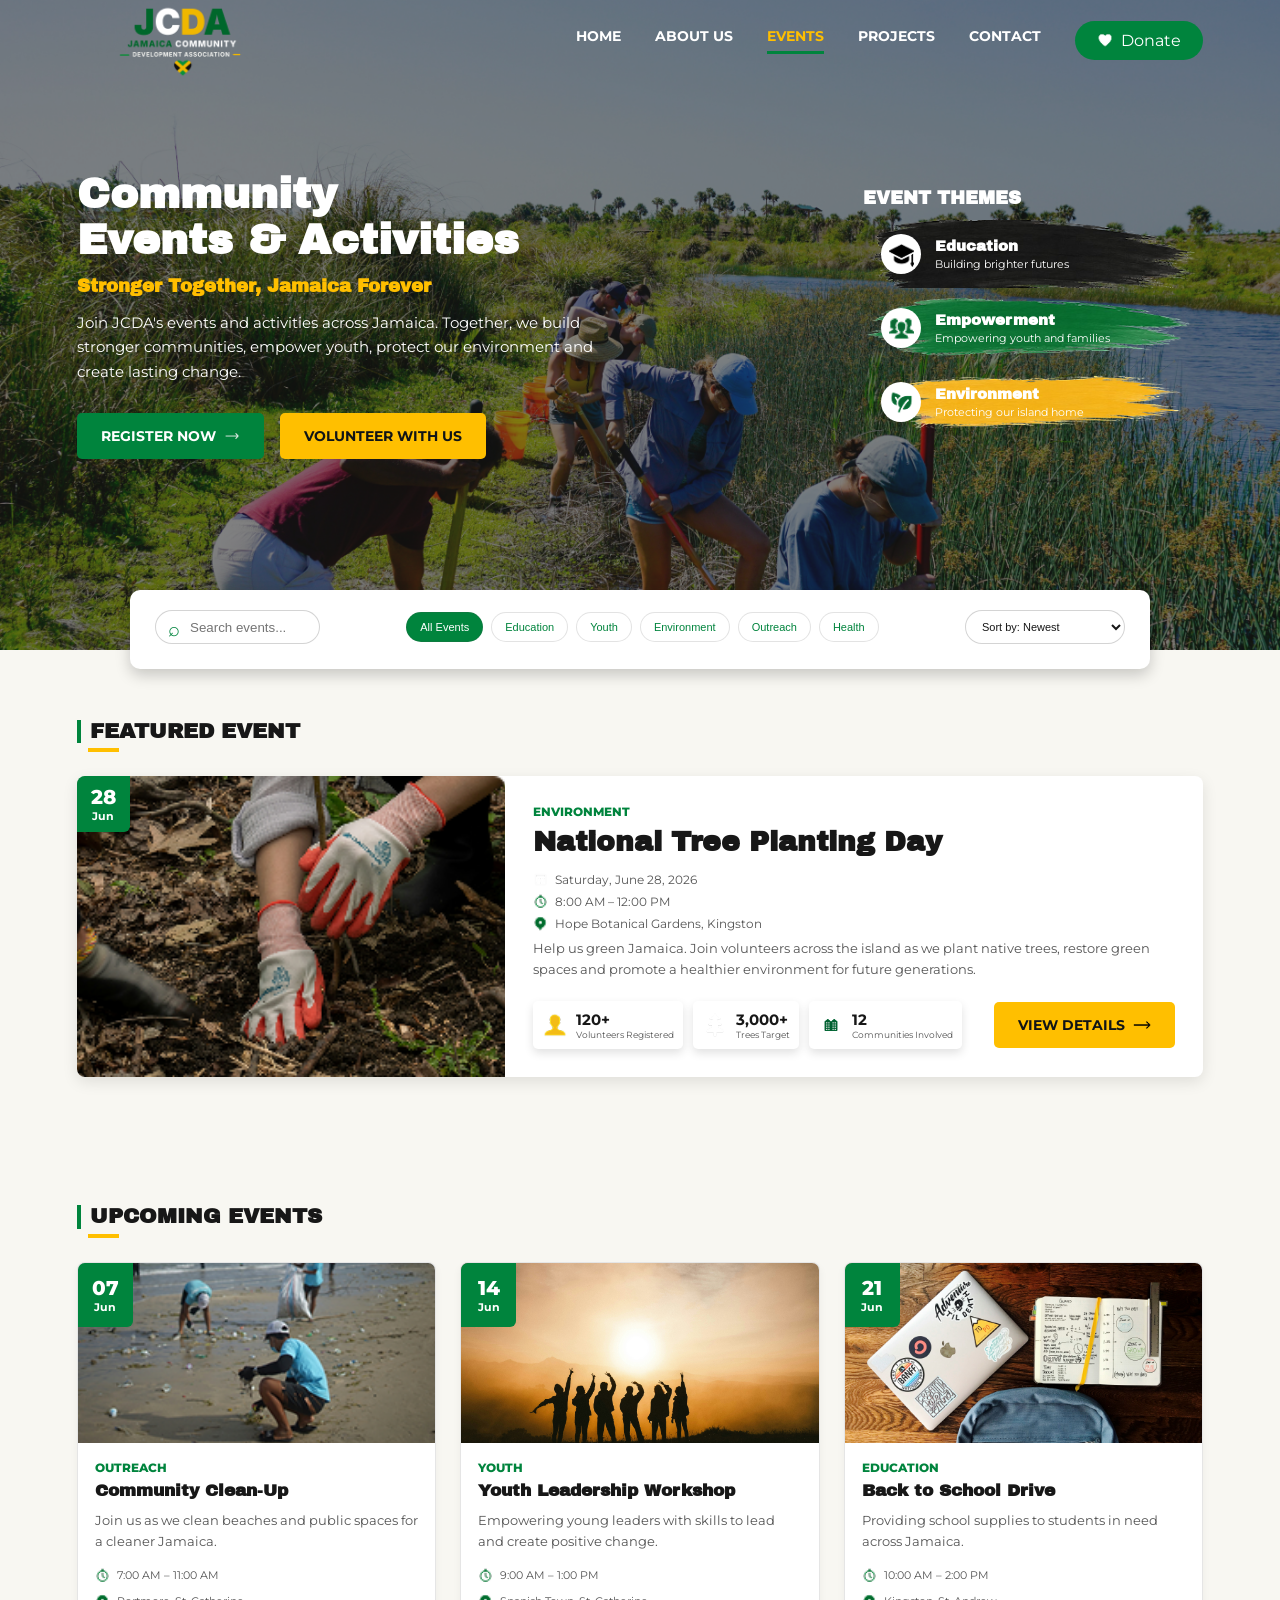
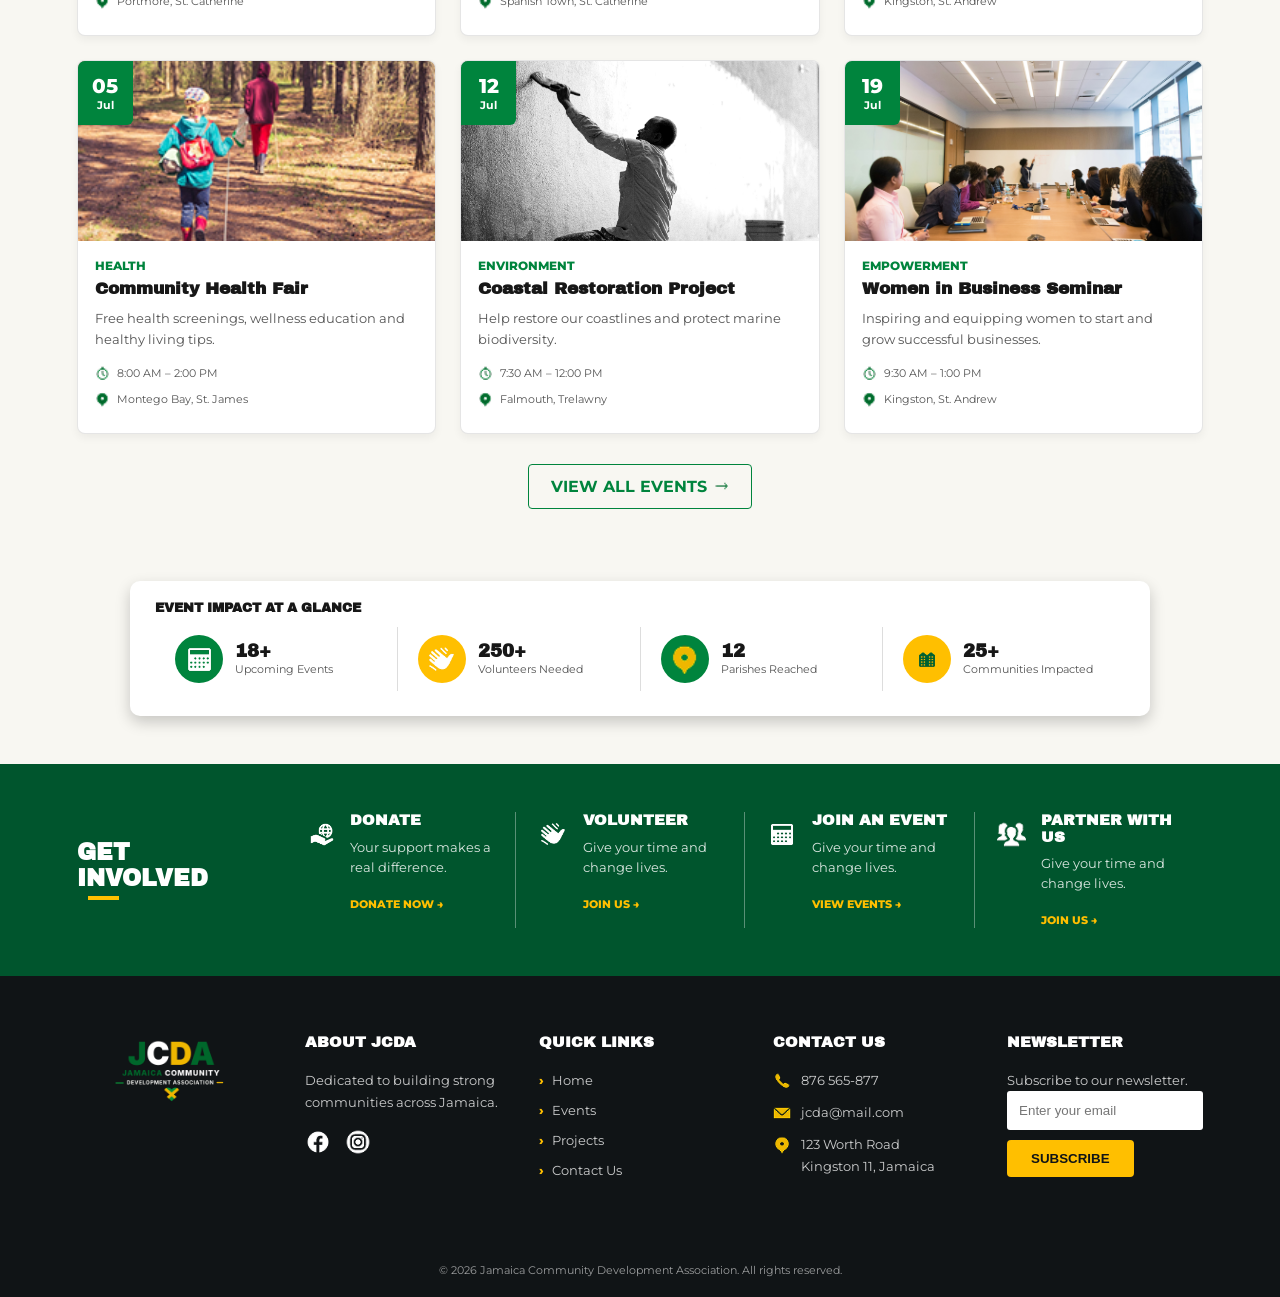
==== events.html @ ffa8bb4d "events page added" ====
<!DOCTYPE html>
<html lang="en">

<head>
    <meta charset="UTF-8">
    <meta name="viewport" content="width=device-width, initial-scale=1.0">
    <meta name="description"
        content="Explore upcoming community events hosted by the Jamaica Community Development Association.">
    <title>Events | JCDA</title>
    <link rel="stylesheet" href="css/style.css">
</head>

<body class="events-page">
    <header class="header-bg events-header-bg">
        <div class="overlay"></div>
        <div class="hero-content">
            <div class="nav-content">
                <div class="logo"><a href="index.html"><img src="images/jcda-logo.png"
                            alt="Jamaica Community Development Association logo"></a></div>
                <nav class="nav-menu" aria-label="Main navigation">
                    <ul class="nav-list">
                        <li class="nav-items"><a class="nav-links" href="index.html">Home</a></li>
                        <li class="nav-items"><a class="nav-links" href="about.html">About Us</a></li>
                        <li class="nav-items"><a class="nav-links active" href="events.html">Events</a></li>
                        <li class="nav-items"><a class="nav-links" href="projects-gallery.html">Projects</a></li>
                        <li class="nav-items"><a class="nav-links" href="contact.html">Contact</a></li>
                        <li class="nav-items"><a class="donate-btn" href="contact.html"><img
                                    src="images/icons/Heart.png" alt="">Donate</a></li>
                    </ul>
                </nav>
            </div>
            <div class="events-hero">
                <div class="events-hero-text">
                    <h1>Community<br>Events &amp; Activities</h1>
                    <h2>Stronger Together, Jamaica Forever</h2>
                    <p>Join JCDA's events and activities across Jamaica. Together, we build stronger communities,
                        empower youth, protect our environment and create lasting change.</p>
                    <div class="hero-btn">
                        <a href="#upcoming-events" class="btn primary-btn">Register Now <img
                                src="images/icons/right_arrow_right.png" alt=""></a>
                        <a href="contact.html" class="btn secondary-btn">Volunteer With Us</a>
                    </div>
                </div>
                <div class="event-theme-content">
                    <h2>Event Themes</h2>
                    <article class="event-theme-items event-theme-education">
                        <div class="event-theme-icon"><img src="images/icons/educate-icon.png" alt=""></div>
                        <div class="event-theme-text">
                            <h3>Education</h3>
                            <p>Building brighter futures</p>
                        </div>
                    </article>
                    <article class="event-theme-items event-theme-empowerment">
                        <div class="event-theme-icon"><img src="images/icons/empower-icon.png" alt=""></div>
                        <div class="event-theme-text">
                            <h3>Empowerment</h3>
                            <p>Empowering youth and families</p>
                        </div>
                    </article>
                    <article class="event-theme-items event-theme-environment">
                        <div class="event-theme-icon"><img src="images/icons/environment-icon.png" alt=""></div>
                        <div class="event-theme-text">
                            <h3>Environment</h3>
                            <p>Protecting our island home</p>
                        </div>
                    </article>
                </div>
            </div>
        </div>
    </header>

    <main>
        <section class="featured-event-section">
            <div class="section-content">
                <div class="section-heading">
                    <h2>Featured Event</h2>
                    <div class="heading-underline"></div>
                </div>
                <article class="featured-event-card" data-category="environment">
                    <div class="featured-event-image"><img src="images/community-tree-planting.png"
                            alt="Volunteer planting a young tree">
                        <div class="featured-event-date"><span>28</span><small>Jun</small></div>
                    </div>
                    <div class="featured-event-content">
                        <p class="event-category">Environment</p>
                        <h3>National Tree Planting Day</h3>
                        <div class="featured-event-details">
                            <p><img src="images/icons/Calendar.png" alt=""> Saturday, June 28, 2026</p>
                            <p><img src="images/icons/Pocket Watch.png" alt=""> 8:00 AM – 12:00 PM</p>
                            <p><img src="images/icons/Location.png" alt=""> Hope Botanical Gardens, Kingston</p>
                        </div>
                        <p class="featured-event-description">Help us green Jamaica. Join volunteers across the island
                            as we plant native trees, restore green spaces and promote a healthier environment for
                            future generations.</p>
                        <div class="featured-event-footer">
                            <div class="featured-event-stats">
                                <article class="event-stat-items"><img src="images/icons/volunteers-icon.png" alt="">
                                    <div>
                                        <h4>120+</h4>
                                        <p>Volunteers Registered</p>
                                    </div>
                                </article>
                                <article class="event-stat-items"><img src="images/icons/trees-planted-icon.png" alt="">
                                    <div>
                                        <h4>3,000+</h4>
                                        <p>Trees Target</p>
                                    </div>
                                </article>
                                <article class="event-stat-items"><img src="images/icons/communities-reached-icon.png"
                                        alt="">
                                    <div>
                                        <h4>12</h4>
                                        <p>Communities Involved</p>
                                    </div>
                                </article>
                            </div><a href="#upcoming-events" class="btn secondary-btn">View Details <img
                                    src="images/icons/black_arrow.png" alt=""></a>
                        </div>
                    </div>
                </article>
            </div>
        </section>

        <section class="event-filter-section">
            <div class="section-content event-filter-content">
                <div class="event-search"><label for="event-search" class="screen-reader">Search events</label><input type="search" id="event-search" placeholder="Search events..."></div>
                <div class="event-filter-list">
                    <button type="button" class="filter-btn active" data-category="all">All Events</button>
                    <button type="button" class="filter-btn" data-category="education">Education</button>
                    <button type="button" class="filter-btn" data-category="youth">Youth</button>
                    <button type="button" class="filter-btn" data-category="environment">Environment</button>
                    <button type="button" class="filter-btn" data-category="outreach">Outreach</button>
                    <button type="button" class="filter-btn" data-category="health">Health</button>
                </div>
                <div class="event-sort"><label for="event-sort" class="screen-reader">Sort events</label><select id="event-sort"><option value="newest">Sort by: Newest</option><option value="oldest">Sort by: Oldest</option><option value="title">Sort by: Title</option></select></div>
            </div>
        </section>

        <section class="upcoming-events-section" id="upcoming-events">
            <div class="section-content">
                <div class="section-heading">
                    <h2>Upcoming Events</h2>
                    <div class="heading-underline"></div>
                </div>
                <div class="upcoming-event-list">
                    <article class="upcoming-event-card" data-category="outreach">
                        <div class="upcoming-event-image"><img src="images/beach-cleanup.png"
                                alt="Volunteers cleaning a community beach">
                            <div class="event-date"><span>07</span><small>Jun</small></div>
                        </div>
                        <div class="upcoming-event-content">
                            <p class="event-category">Outreach</p>
                            <h3>Community Clean-Up</h3>
                            <p class="event-description">Join us as we clean beaches and public spaces for a cleaner
                                Jamaica.</p>
                            <p class="event-time"><img src="images/icons/Pocket Watch.png" alt=""> 7:00 AM – 11:00 AM
                            </p>
                            <p class="event-location"><img src="images/icons/Location.png" alt=""> Portmore, St.
                                Catherine</p>
                        </div>
                    </article>
                    <article class="upcoming-event-card" data-category="youth">
                        <div class="upcoming-event-image"><img src="images/youth-leadership-workshop.jpg"
                                alt="Young adults attending a leadership workshop">
                            <div class="event-date"><span>14</span><small>Jun</small></div>
                        </div>
                        <div class="upcoming-event-content">
                            <p class="event-category">Youth</p>
                            <h3>Youth Leadership Workshop</h3>
                            <p class="event-description">Empowering young leaders with skills to lead and create
                                positive change.</p>
                            <p class="event-time"><img src="images/icons/Pocket Watch.png" alt=""> 9:00 AM – 1:00 PM</p>
                            <p class="event-location"><img src="images/icons/Location.png" alt=""> Spanish Town, St.
                                Catherine</p>
                        </div>
                    </article>
                    <article class="upcoming-event-card" data-category="education">
                        <div class="upcoming-event-image"><img src="images/back_to_school.jpg"
                                alt="School bags and learning supplies">
                            <div class="event-date"><span>21</span><small>Jun</small></div>
                        </div>
                        <div class="upcoming-event-content">
                            <p class="event-category">Education</p>
                            <h3>Back to School Drive</h3>
                            <p class="event-description">Providing school supplies to students in need across Jamaica.
                            </p>
                            <p class="event-time"><img src="images/icons/Pocket Watch.png" alt=""> 10:00 AM – 2:00 PM
                            </p>
                            <p class="event-location"><img src="images/icons/Location.png" alt=""> Kingston, St. Andrew
                            </p>
                        </div>
                    </article>
                    <article class="upcoming-event-card" data-category="health">
                        <div class="upcoming-event-image"><img src="images/community-health-day.png"
                                alt="Community member receiving a health screening">
                            <div class="event-date"><span>05</span><small>Jul</small></div>
                        </div>
                        <div class="upcoming-event-content">
                            <p class="event-category">Health</p>
                            <h3>Community Health Fair</h3>
                            <p class="event-description">Free health screenings, wellness education and healthy living
                                tips.</p>
                            <p class="event-time"><img src="images/icons/Pocket Watch.png" alt=""> 8:00 AM – 2:00 PM</p>
                            <p class="event-location"><img src="images/icons/Location.png" alt=""> Montego Bay, St.
                                James</p>
                        </div>
                    </article>
                    <article class="upcoming-event-card" data-category="environment">
                        <div class="upcoming-event-image"><img src="images/painit_labour_day.jpg"
                                alt="Volunteers restoring a coastal area">
                            <div class="event-date"><span>12</span><small>Jul</small></div>
                        </div>
                        <div class="upcoming-event-content">
                            <p class="event-category">Environment</p>
                            <h3>Coastal Restoration Project</h3>
                            <p class="event-description">Help restore our coastlines and protect marine biodiversity.
                            </p>
                            <p class="event-time"><img src="images/icons/Pocket Watch.png" alt=""> 7:30 AM – 12:00 PM
                            </p>
                            <p class="event-location"><img src="images/icons/Location.png" alt=""> Falmouth, Trelawny
                            </p>
                        </div>
                    </article>
                    <article class="upcoming-event-card" data-category="youth">
                        <div class="upcoming-event-image"><img src="images/women_business_event.jpg"
                                alt="Woman presenting at a business seminar">
                            <div class="event-date"><span>19</span><small>Jul</small></div>
                        </div>
                        <div class="upcoming-event-content">
                            <p class="event-category">Empowerment</p>
                            <h3>Women in Business Seminar</h3>
                            <p class="event-description">Inspiring and equipping women to start and grow successful
                                businesses.</p>
                            <p class="event-time"><img src="images/icons/Pocket Watch.png" alt=""> 9:30 AM – 1:00 PM</p>
                            <p class="event-location"><img src="images/icons/Location.png" alt=""> Kingston, St. Andrew
                            </p>
                        </div>
                    </article>
                </div>
                <div class="event-list-btn"><a href="#upcoming-events" class="outline-btn">View All Events <img
                            src="images/icons/Right Arrow_green.png" alt=""></a></div>
            </div>
        </section>

        <section class="event-impact-section">
            <div class="section-content event-impact-content">
                <h2>Event Impact at a Glance</h2>
                <div class="event-impact-list">
                    <article class="event-impact-items">
                        <div class="impact-icon green-icon"><img src="images/icons/Calendar.png" alt=""></div>
                        <div>
                            <h3>18+</h3>
                            <p>Upcoming Events</p>
                        </div>
                    </article>
                    <article class="event-impact-items">
                        <div class="impact-icon gold-icon-color"><img src="images/icons/volunteer-hands-icon.png"
                                alt=""></div>
                        <div>
                            <h3>250+</h3>
                            <p>Volunteers Needed</p>
                        </div>
                    </article>
                    <article class="event-impact-items">
                        <div class="impact-icon green-icon"><img src="images/icons/Location_yello.png" alt=""></div>
                        <div>
                            <h3>12</h3>
                            <p>Parishes Reached</p>
                        </div>
                    </article>
                    <article class="event-impact-items">
                        <div class="impact-icon gold-icon-color"><img src="images/icons/communities-reached-icon.png"
                                alt=""></div>
                        <div>
                            <h3>25+</h3>
                            <p>Communities Impacted</p>
                        </div>
                    </article>
                </div>
            </div>
        </section>

        <section class="involved-section">
            <div class="section-content involved-content">
                <div class="involved-heading">
                    <h2>Get Involved</h2>
                    <div class="heading-underline"></div>
                </div>
                <div class="involved-list">
                    <article class="involved-items">
                        <div class="involved-icon"><img src="images/icons/donate-icon.png" alt=""></div>
                        <div class="involved-text">
                            <h3>Donate</h3>
                            <p>Your support makes a real difference.</p><a href="contact.html"
                                class="involved-link">Donate Now</a>
                        </div>
                    </article>
                    <article class="involved-items">
                        <div class="involved-icon"><img src="images/icons/volunteer-hands-icon.png" alt=""></div>
                        <div class="involved-text">
                            <h3>Volunteer</h3>
                            <p>Give your time and change lives.</p><a href="contact.html" class="involved-link">Join
                                Us</a>
                        </div>
                    </article>
                    <article class="involved-items">
                        <div class="involved-icon"><img src="images/icons/Calendar.png" alt=""></div>
                        <div class="involved-text">
                            <h3>Join an Event</h3>
                            <p>Give your time and change lives.</p><a href="#upcoming-events" class="involved-link">View
                                Events</a>
                        </div>
                    </article>
                    <article class="involved-items">
                        <div class="involved-icon"><img src="images/icons/people-white-icon.png" alt=""></div>
                        <div class="involved-text">
                            <h3>Partner With Us</h3>
                            <p>Give your time and change lives.</p><a href="contact.html" class="involved-link">Join
                                Us</a>
                        </div>
                    </article>
                </div>
            </div>
        </section>
    </main>

    <footer class="footer-section">
        <div class="section-content footer-content">
            <div class="footer-logo"><a href="index.html"><img src="images/jcda-logo.png"
                        alt="Jamaica Community Development Association logo"></a></div>
            <div class="footer-items">
                <h2>About JCDA</h2>
                <p>Dedicated to building strong communities across Jamaica.</p>
                <div class="social-links"><a href="https://www.facebook.com/" target="_blank"
                        rel="noopener noreferrer"><img src="images/icons/Facebook.png" alt="Facebook"></a><a
                        href="https://www.instagram.com/" target="_blank" rel="noopener noreferrer"><img
                            src="images/icons/Instagram Circle.png" alt="Instagram"></a></div>
            </div>
            <div class="footer-items">
                <h2>Quick Links</h2>
                <ul class="footer-list">
                    <li><a href="index.html">Home</a></li>
                    <li><a href="events.html">Events</a></li>
                    <li><a href="projects-gallery.html">Projects</a></li>
                    <li><a href="contact.html">Contact Us</a></li>
                </ul>
            </div>
            <div class="footer-items">
                <h2>Contact Us</h2>
                <address class="contact-list">
                    <p><img src="images/icons/Phone.png" alt="Phone"><a href="tel:1876565877">876 565-877</a></p>
                    <p><img src="images/icons/Email.png" alt="Email"><a href="mailto:jcda@mail.com">jcda@mail.com</a>
                    </p>
                    <p><img src="images/icons/Location_yello.png" alt="Location">123 Worth Road<br>Kingston 11, Jamaica
                    </p>
                </address>
            </div>
            <div class="footer-items">
                <h2>Newsletter</h2>
                <p>Subscribe to our newsletter.</p>
                <form class="newsletter-form"><label for="newsletter-email" class="screen-reader">Email
                        address</label><input type="email" id="newsletter-email" placeholder="Enter your email"
                        required><button type="submit" class="subscribe-btn">Subscribe</button></form>
            </div>
        </div>
        <div class="footer-bottom">
            <p>&copy; 2026 Jamaica Community Development Association. All rights reserved.</p>
        </div>
    </footer>
    <script src="js/script.js"></script>
</body>

</html>
---- css/style.css ----
/* imported Google fonts */
@import url('https://fonts.googleapis.com/css2?family=Archivo+Black&family=Montserrat:wght@400;500;600;700&display=swap');


:root {
    --green-dark: #00552d;
    --primary-green: #00843d;
    --green-light: #159447;
    --gold: #ffbf00;
    --gold-dark: #d99f00;
    --gold-light: #ffc928;
    --off-white: #f8f7f2;
    --text-dark: #171717;
    --text-muted: #555555;
    --white: #ffffff;
    --black: #101416;
}

* {
    margin: 0;
    padding: 0;
    box-sizing: border-box;
    text-decoration: none;
}

html {
    scroll-behavior: smooth;
}


body {
    overflow-x: hidden;
    background-color: var(--off-white);
    color: var(--text-dark);
    font-family: 'Montserrat', Arial, sans-serif;

}

h1,
h2,
h3 {
    font-family: 'Archivo Black', Arial, sans-serif;
    line-height: 1.1;
}


img {
    max-width: 100%;
    display: block
}

ul {
    list-style: none
}

.section-content {
    width: 88%;
    max-width: 1180px;
    margin: 0 auto;
}

.header-bg {
    position: relative;
    width: 100%;
    min-height: 650px;
    background-image: url('../images/home_banner_img.png');
    background-size: cover;
    background-repeat: no-repeat;
    background-position: center;
}

.heart-plane {
    position: absolute;
    top: 175px;
    right: 5%;
    z-index: 2;
    width: 52%;
    pointer-events: none;
}

.header-bg .overlay {
    position: absolute;
    background-color: rgb(29, 29, 29, 0.55);
    top: 0;
    left: 0;
    width: 100%;
    height: 100%;
    z-index: 1;
}

.hero-content {
    position: relative;
    z-index: 3;
    width: 88%;
    max-width: 1180px;
    min-height: 650px;
    margin: 0 auto;
}

.nav-content {
    padding-top: 20;
    display: flex;
    align-items: center;
    justify-content: space-between;
}

.logo img {
    width: 190px;
    height: auto;
}

.nav-menu {
    margin-left: auto;
}

.nav-list {
    display: flex;
    align-items: center;
    gap: 34px;
}

.nav-items {
    list-style: none;
}

.nav-links {
    list-style: none;
}

.nav-links {
    display: inline-block;
    color: var(--white);
    position: relative;
    text-transform: uppercase;
    padding-bottom: 6px;
    font-size: 14px;
    font-weight: 700;
    border-bottom: 3px solid transparent;
    transition: border-color 0.3 ease-in-out, color 0.3s ease-in-out;
}

.nav-links:hover {
    color: var(--gold);
    border-bottom-color: var(--primary-green);

}

.active {
    color: var(--gold);
    border-bottom-color: var(--primary-green);
}

.donate-btn {
    display: inline-flex;
    align-items: center;
    gap: 8px;
    padding: 10px 22px;
    border-radius: 22px;
    color: var(--white);
    background-color: var(--primary-green);
}

.donate-btn img {
    width: 16px;
    height: 16px;
    object-fit: contain;
}

.donate-btn,
.donate-btn:hover {
    border-bottom: none;
}

.donate-btn:hover {}

.hero {
    min-width: 500px;
    width: 470px;
    display: flex;
    flex-direction: column;
    justify-content: center;
    color: var(--primary-green);
}

.hero-text {
    color: var(--white);
    font-family: "Archivo Black", Arial, sans-serif;
    font-size: 42px;
    line-height: 1.08;
}

.hero-text span {

    display: block;
    color: var(--primary-green);
}


.underline {
    width: 68px;
    height: 4px;
    margin: 12px 0 22px;
    background-color: var(--gold);

}

.hero p {
    width: 450px;
    color: var(--white);
    font-size: 16px;
    line-height: 1.65;
}

.hero-btn {
    display: flex;
    gap: 16px;
    margin-top: 28px;

}

.btn {
    color: var(--white);
    padding: 14px 24px;
    border-radius: 5px;
    font-size: 14px;
    font-weight: 700;
    text-transform: uppercase;
    cursor: pointer;
    display: inline-block;
    transition: transform 0.3s ease, box-shadow 0.3s ease, background-color 0.3s ease;

}

.btn:hover {
    transform: translateY(-3px);
    box-shadow: 0 10px 20px rgb(0, 0, 0, 0.20);
}


.primary-btn {
    display: inline-flex;
    align-items: center;
    gap: 8px;
    background-color: var(--primary-green);
}

.primary-btn img {
    width: 16px;
    height: 16px;
    object-fit: contain;
}

.primary-btn:hover {
    background-color: var(--green-dark);
}

.secondary-btn {
    display: inline-flex;
    align-items: center;
    gap: 8px;
    color: var(--black);
    background-color: var(--gold);
}

.secondary-btn img {
    width: 18px;
    height: 18px;
    object-fit: contain;
}

.secondary-btn:hover {
    background-color: var(--gold-light);
}

.focus-items {
    min-height: 72px;
    padding: 10px 22px;
    display: flex;
    align-items: center;
    gap: 14px;
    background-size: 100% 100%;
    background-repeat: no-repeat;
}

.focus-educate {
    background-image: url("../images/icons/black_ink.png");
}

.focus-empower {
    background-image: url("../images/icons/green_ink.png");
}


.focus-environment {
    background-image: url("../images/icons/yellow_ink.png");
}

.focus-area {
    position: absolute;
    right: 0;
    bottom: 80px;
    width: 350px;
    display: flex;
    flex-direction: column;
    gap: 4px;
}

.focus-icon {
    width: 44px;
    height: 44px;
    flex: 0 0 44px;
    display: flex;
    align-items: center;
    justify-content: center;
    background-color: var(--white);
    border-radius: 50%;
}

.focus-icon img {
    width: 27px;
    height: 27px;
    object-fit: contain;
}

.focus-text h2 {
    color: var(--white);
    font-size: 16px;
    text-transform: uppercase;
}

.focus-text p {
    color: var(--white);
    font-size: 12px;
    margin-top: 3px;
}

/* impact section styles */
.impact-sec {
    position: relative;
    z-index: 4;
    margin-top: -52px;
}

.impact-content {
    width: 80%;
    max-width: 1020px;
    margin: 0 auto;
    padding: 20px 25px 25px;
    background-color: var(--white);
    border-radius: 10px;
    box-shadow: 0 6px 15px rgba(0, 0, 0, 0.20);
}

.impact-title h2 {
    color: var(--text-dark);
    font-size: 15px;
    text-transform: uppercase;
}

.impact-list {
    display: flex;
    align-items: center;
    justify-content: space-between;
    margin-top: 18px;
}

.impact-items {
    flex: 1;
    display: flex;
    align-items: center;
    gap: 14px;
    padding: 0 18px;
}

.impact-items+.impact-items {
    border-left: 1px solid rgba(85, 85, 85, 0.20);
}

.impact-icon {
    width: 54px;
    height: 54px;
    flex: 0 0 54px;
    display: flex;
    align-items: center;
    justify-content: center;
    border-radius: 50%;
}

.green-icon,
.green-icon-color {
    background-color: var(--primary-green);
}

.gold-icon-color {
    background-color: var(--gold);
}

.impact-icon img {
    width: 31px;
    height: 31px;
    object-fit: contain;
}

.impact-text h3 {
    color: var(--text-dark);
    font-size: 21px;
}

.impact-text p {
    color: var(--text-muted);
    font-size: 13px;
}

/* section heading styles */
.section-heading {
    margin-bottom: 24px;
}

.section-heading h2,
.featured-section .section-content>h2 {
    color: var(--text-dark);
    padding-left: 9px;
    border-left: 4px solid var(--primary-green);
    font-size: 21px;
    text-transform: uppercase;
}

.heading-underline {
    width: 31px;
    height: 4px;
    margin: 5px 0 0 11px;
    background-color: var(--gold);
}

/* upcoming events styles */
.events-section {
    padding: 48px 0 38px;
}

.event_list {
    display: flex;
    flex-wrap: wrap;
    gap: 28px;
}

.event-card {
    flex: 1 1 230px;
    overflow: hidden;
    background-color: var(--white);
    border: 1px solid rgba(85, 85, 85, 0.16);
    border-radius: 10px;
    box-shadow: 0 4px 9px rgba(0, 0, 0, 0.05);
    transition: transform 0.3s ease, box-shadow 0.3s ease;
}

.event-card:hover {
    transform: translateY(-5px);
    box-shadow: 0 10px 20px rgba(0, 0, 0, 0.12);
}

.event-image {
    position: relative;
    width: 100%;
    height: 170px;
}

.event-image img {
    width: 100%;
    height: 100%;
    object-fit: cover;
}

.event-date {
    position: absolute;
    top: 0;
    left: 0;
    width: 55px;
    height: 64px;
    display: flex;
    align-items: center;
    justify-content: center;
    flex-direction: column;
    color: var(--white);
    background-color: var(--primary-green);
    border-radius: 0 0 6px 0;
}

.event-date span {
    font-size: 20px;
    font-weight: 800;
}

.event-date small {
    font-size: 11px;
    font-weight: 700;
}

.event-content {
    padding: 16px;
}

.event-content h3 {
    color: var(--text-dark);
    font-size: 16px;
    margin-bottom: 9px;
}

.event-location,
.event-time {
    color: var(--text-muted);
    font-size: 11px;
    line-height: 1.7;
}

.event-location::before {
    content: "";
    display: inline-block;
    width: 11px;
    height: 14px;
    margin-right: 5px;
    vertical-align: -2px;
    background: url("../images/icons/Location.png") center / contain no-repeat;
}

.event-time::before {
    content: "";
    display: inline-block;
    width: 11px;
    height: 14px;
    margin-right: 5px;
    vertical-align: -2px;
    background: url("../images/icons/Pocket Watch.png") center / contain no-repeat;
}

.learn-link {
    display: inline-block;
    color: var(--primary-green);
    font-size: 11px;
    font-weight: 800;
    text-transform: uppercase;
    margin-top: 14px;
}

.learn-link::after {
    content: "";
    display: inline-block;
    width: 13px;
    height: 13px;
    margin-left: 5px;
    vertical-align: -2px;
    background: url("../images/icons/Right Arrow_green.png") center / contain no-repeat;
}

.learn-link:hover {
    color: var(--gold);
}

/* featured project styles */
.featured-section {
    padding: 14px 0 70px;
}

.featured-section .heading-underline {
    margin-bottom: 20px;
}

.featured-project {
    min-height: 240px;
    display: flex;
    background-color: var(--white);
    border-radius: 8px;
    overflow: hidden;
}

.featured-image {
    flex: 0 0 36%;
}

.featured-image img {
    width: 100%;
    height: 100%;
    object-fit: cover;
}

.featured-content {
    flex: 1;
    padding: 25px 32px;
    display: flex;
    justify-content: center;
    flex-direction: column;
}

.featured-label {
    color: var(--primary-green);
    font-size: 12px;
    font-weight: 800;
    text-transform: uppercase;
    margin-bottom: 8px;
}

.featured-content h3 {
    color: var(--text-dark);
    font-size: 26px;
    margin-bottom: 10px;
}

.featured-description {
    color: var(--text-muted);
    font-size: 13px;
    line-height: 1.55;
    max-width: 550px;
}

.project-stat-list {
    display: flex;
    align-items: center;
    gap: 14px;
    margin-top: 24px;
}

.project-stat-items {
    min-width: 140px;
    padding: 10px 12px;
    display: flex;
    align-items: center;
    gap: 10px;
    background-color: var(--white);
    border-radius: 6px;
    box-shadow: 0 5px 13px rgba(0, 0, 0, 0.13);
}

.project-stat-items img {
    width: 28px;
    height: 28px;
    object-fit: contain;
}

.project-stat-items h4 {
    color: var(--text-dark);
    font-size: 16px;
}

.project-stat-items p {
    color: var(--text-muted);
    font-size: 10px;
}

.project-btn img {
    width: 16px;
    height: 16px;
    margin-left: 8px;
    object-fit: contain;
}

.project-btn {
    margin-left: auto;
    white-space: nowrap;
}

/* get involved styles */
.involved-section {
    padding: 48px 0;
    color: var(--white);
    background-color: var(--green-dark);
}

.involved-content {
    display: flex;
    align-items: center;
    gap: 30px;
}

.involved-heading {
    flex: 0 0 180px;
}

.involved-heading h2 {
    color: var(--white);
    font-size: 23px;
    text-transform: uppercase;
}

.involved-list {
    flex: 1;
    display: flex;
    align-items: stretch;
}

.involved-items {
    flex: 1;
    padding: 0 22px;
    display: flex;
    gap: 15px;
}

.involved-items+.involved-items {
    border-left: 1px solid rgba(255, 255, 255, 0.35);
}

.involved-icon img {
    width: 45px;
    height: 45px;
    object-fit: contain;
}

.involved-text h3 {
    color: var(--white);
    font-size: 15px;
    text-transform: uppercase;
}

.involved-text p {
    color: rgba(255, 255, 255, 0.85);
    font-size: 13px;
    line-height: 1.55;
    margin: 8px 0 16px;
}

.involved-link {
    color: var(--gold);
    font-size: 11px;
    font-weight: 800;
    text-transform: uppercase;
}

.involved-link:hover {
    color: var(--white);
}

.involved-link::after {
    content: " →";
}

/* footer styles */
.footer-section {
    color: var(--white);
    background-color: var(--black);
    padding-top: 58px;
}

.footer-content {
    display: flex;
    align-items: flex-start;
    justify-content: space-between;
    gap: 38px;
}

.footer-logo {
    flex: 0 0 190px;
}

.footer-logo img {
    width: 170px;
}

.footer-items {
    flex: 1;
}

.footer-items h2 {
    color: var(--white);
    font-size: 15px;
    text-transform: uppercase;
    margin-bottom: 18px;
}

.footer-items p,
.footer-items a,
.contact-list {
    color: rgba(255, 255, 255, 0.78);
    font-size: 13px;
    line-height: 1.7;
}

.social-links {
    display: flex;
    gap: 14px;
    margin-top: 16px;
}

.social-links img {
    width: 26px;
    height: 26px;
    object-fit: contain;
}

.social-links a:hover,
.footer-list a:hover,
.contact-list a:hover {
    color: var(--gold);
}

.footer-list li {
    margin-bottom: 8px;
}

.footer-list a::before {
    content: "›";
    color: var(--gold);
    font-weight: 800;
    margin-right: 8px;
}

.contact-list {
    font-style: normal;
}

.contact-list p {
    display: flex;
    align-items: flex-start;
    gap: 10px;
    margin-bottom: 10px;
}

.contact-list img {
    width: 18px;
    height: 18px;
    flex: 0 0 18px;
    object-fit: contain;
    margin-top: 3px;
}

.newsletter-form {
    display: flex;
    flex-direction: column;
    gap: 10px;
}

.newsletter-form label {
    color: rgba(255, 255, 255, 0.75);
    font-size: 12px;
    text-transform: capitalize;
}

.newsletter-form input {
    width: 100%;
    padding: 12px;
    border: none;
    border-radius: 3px;
    outline: none;
}

.subscribe-btn {
    align-self: flex-start;
    color: var(--black);
    background-color: var(--gold);
    border: none;
    border-radius: 4px;
    padding: 11px 24px;
    font-weight: 800;
    text-transform: uppercase;
    cursor: pointer;
}

.subscribe-btn:hover {
    background-color: var(--gold-light);
}

.footer-bottom {
    margin-top: 54px;
    padding: 20px 0;
    text-align: center;
}

.footer-bottom p {
    color: rgba(255, 255, 255, 0.58);
    font-size: 11px;
}

/* responsive styles */
@media (max-width: 1000px) {

    .nav-list {
        gap: 18px;
    }

    .focus-area {
        right: 20px;
        width: 310px;
    }

    .impact-list,
    .project-stat-list,
    .involved-list,
    .footer-content {
        flex-wrap: wrap;
    }

    .impact-items {
        flex: 1 1 45%;
        margin: 10px 0;
    }

    .impact-items+.impact-items {
        border-left: none;
    }

    .featured-project,
    .involved-content {
        flex-direction: column;
    }

    .featured-image {
        flex: initial;
        width: 100%;
        height: 290px;
    }

    .project-btn {
        margin-left: 0;
    }

    .involved-heading {
        flex: initial;
        width: 100%;
    }

    .involved-items {
        flex: 1 1 45%;
        margin: 14px 0;
    }

    .involved-items+.involved-items {
        border-left: none;
    }

    .footer-logo,
    .footer-items {
        flex: 1 1 40%;
    }
}

@media (max-width: 768px) {

    .header-bg,
    .hero-content {
        min-height: 820px;
    }

    .nav-content {
        flex-direction: column;
        gap: 14px;
    }

    .nav-menu {
        margin-left: 0;
    }

    .nav-list {
        flex-wrap: wrap;
        justify-content: center;
    }

    .hero {
        width: 100%;
        min-height: 500px;
        align-items: center;
        text-align: center;
    }

    .hero-text {
        font-size: 34px;
    }

    .hero p {
        width: 100%;
        max-width: 560px;
    }

    .hero-btn {
        justify-content: center;
        flex-wrap: wrap;
    }

    .focus-area {
        position: static;
        width: 100%;
        max-width: 370px;
        margin: -95px auto 0;
    }

    .impact-content {
        width: 90%;
    }

    .impact-list {
        flex-direction: column;
        align-items: stretch;
    }

    .impact-items {
        width: 100%;
    }

    .event-card {
        flex: 1 1 45%;
    }

    .featured-image {
        height: 240px;
    }

    .footer-logo,
    .footer-items {
        flex: 1 1 100%;
    }
}

@media (max-width: 520px) {

    .section-content,
    .hero-content {
        width: 92%;
    }

    .logo img {
        width: 160px;
    }

    .nav-list {
        gap: 10px 17px;
    }

    .nav-links {
        font-size: 12px;
    }

    .donate-btn {
        padding: 10px 18px;
        font-size: 12px;
    }

    .hero-text {
        font-size: 30px;
    }

    .hero p {
        font-size: 14px;
    }

    .hero-btn {
        flex-direction: column;
        width: 100%;
    }

    .btn {
        width: 100%;
        text-align: center;
    }

    .event-card {
        flex: 1 1 100%;
    }

    .featured-content {
        padding: 24px 18px;
    }

    .project-stat-items {
        width: 100%;
    }

    .involved-list {
        flex-direction: column;
    }

    .involved-items {
        width: 100%;
        padding: 18px 0;
    }

    .footer-section {
        padding-top: 42px;
    }
}

/* events page styles */
.screen-reader {
    position: absolute;
    width: 1px;
    height: 1px;
    padding: 0;
    margin: -1px;
    overflow: hidden;
    clip: rect(0, 0, 0, 0);
    white-space: nowrap;
    border: 0;
}

.events-page main {
    display: flex;
    flex-direction: column;
}

.events-header-bg {
    min-height: 610px;
    background-image: url('../images/event_header_bg.jpg');
}

.events-hero {
    min-height: 470px;
    display: flex;
    align-items: center;
    justify-content: space-between;
    gap: 50px;
}

.events-hero-text {
    width: 52%;
}

.events-hero-text h1 {
    color: var(--white);
    font-size: 42px;
    line-height: 1.08;
}

.events-hero-text h2 {
    margin: 14px 0;
    color: var(--gold);
    font-size: 18px;
}

.events-hero-text p {
    max-width: 560px;
    color: var(--white);
    font-size: 15px;
    line-height: 1.65;
}

.event-theme-content {
    width: 340px;
}

.event-theme-content>h2 {
    margin-bottom: 12px;
    color: var(--white);
    font-size: 18px;
    text-transform: uppercase;
}

.event-theme-items {
    min-height: 68px;
    margin: 6px 0;
    padding: 10px 18px;
    display: flex;
    align-items: center;
    gap: 14px;
    background-size: 100% 100%;
    background-repeat: no-repeat;
}

.event-theme-education {
    background-image: url('../images/icons/black_ink.png');
}

.event-theme-empowerment {
    background-image: url('../images/icons/green_ink.png');
}

.event-theme-environment {
    background-image: url('../images/icons/yellow_ink.png');
}

.event-theme-icon {
    width: 40px;
    height: 40px;
    flex: 0 0 40px;
    display: flex;
    align-items: center;
    justify-content: center;
    border-radius: 50%;
    background-color: var(--white);
}

.event-theme-icon img {
    width: 25px;
    height: 25px;
    object-fit: contain;
}

.event-theme-text h3,
.event-theme-text p {
    color: var(--white);
}

.event-theme-text h3 {
    font-size: 15px;
}

.event-theme-text p {
    margin-top: 3px;
    font-size: 11px;
}

.event-filter-section {
    border-bottom: none;
    background: transparent;
    padding: 0;
    margin-top: -30px;
    z-index: 5;
    position: relative;
    order: -1;
    padding: 24px 0;
    margin-bottom: 4px;
    background-color: var(--white);
    border-bottom: 1px solid rgba(85, 85, 85, .15);
}

.event-filter-content {
    box-shadow: 0 4px 12px rgba(0, 0, 0, .14);
    border-radius: 9px;
    background: var(--white);
    padding: 14px 16px;
    display: flex;
    align-items: center;
    gap: 18px;
}

.event-search {
    flex: 0 0 165px;
    position: relative;
}

.event-search::before {
    content: "⌕";
    position: absolute;
    left: 13px;
    top: 7px;
    z-index: 1;
    color: var(--primary-green);
    font-size: 20px;
}

.event-search input {
    padding-left: 34px;
}

.event-search input,
.event-sort select {
    border-radius: 18px;
    padding: 8px 12px;
    height: 34px;
    width: 100%;
    padding: 12px 14px;
    border: 1px solid rgba(85, 85, 85, .25);
    border-radius: 5px;
    color: var(--text-dark);
    background-color: var(--off-white);
}

.event-filter-list {
    display: flex;
    gap: 8px;
    flex-wrap: wrap;
}

.event-filter-list {
    flex: 1;
    justify-content: center;
}

.filter-btn {
    border-radius: 18px;
    padding: 8px 13px;
    padding: 10px 13px;
    border: 1px solid var(--primary-green);
    border-radius: 4px;
    color: var(--primary-green);
    background: var(--white);
    cursor: pointer;
}

.filter-btn.active,
.filter-btn:hover {
    color: var(--white);
    background-color: var(--primary-green);
}

.event-sort {
    width: 160px;
    flex: 0 0 160px;
}

.event-sort select {
    font-size: 11px;
}

.events-page .event-filter-section {
    padding: 0;
}

.events-page .event-filter-section {
    height: 0;
}

.events-page .event-filter-section {
    border-bottom: none;
    background: transparent;
    margin-bottom: 0;
}

.events-page .event-filter-content {
    gap: 14px;
    min-height: 64px;
}

.events-page .event-search input {
    padding: 8px 12px 8px 34px;
    border-radius: 18px;
    background: var(--white);
}

.events-page .filter-btn {
    padding: 8px 13px;
    border-radius: 18px;
    border-color: rgba(85, 85, 85, .16);
    font-size: 11px;
}

.events-page .event-sort select {
    padding: 8px 12px;
    border-radius: 18px;
    background: var(--white);
    font-size: 11px;
}

.events-page .event-impact-section {
    padding: 20px 0 48px;
    background: var(--off-white);
}

.events-page .event-impact-content {
    padding: 16px 22px;
    background: var(--white);
    border-radius: 8px;
    box-shadow: 0 4px 12px rgba(0, 0, 0, .12);
}

.events-page .event-impact-content>h2 {
    text-align: left;
    margin-bottom: 12px;
    font-size: 13px;
    text-transform: uppercase;
}

.events-page .event-impact-list {
    display: flex;
    gap: 0;
}

.events-page .event-impact-items {
    flex: 1;
    padding: 8px 20px;
    background: transparent;
    border-radius: 0;
}

.events-page .event-impact-items+.event-impact-items {
    border-left: 1px solid rgba(85, 85, 85, .2);
}

.events-page .event-impact-items .impact-icon {
    width: 48px;
    height: 48px;
    flex: 0 0 48px;
}

.events-page .event-impact-items h3 {
    font-size: 18px;
}

.events-page .event-impact-items p {
    font-size: 11px;
}

.events-page .event-filter-content {
    width: 80%;
    max-width: 1020px;
    margin: 0 auto;
}

.events-page .event-filter-content {
    position: absolute;
    top: -30px;
    left: 50%;
    transform: translateX(-50%);
}

.events-page .event-filter-content {
    z-index: 6;
}

.events-page .featured-event-section {
    padding-top: 100px;
}

.events-page .featured-event-section[hidden] {
    display: none;
}

.events-page .upcoming-events-section {
    margin-top: 24px;
}

.events-page .event-filter-content {
    padding: 20px 25px 25px;
}

.events-page .event-filter-content {
    border-radius: 10px;
    box-shadow: 0 6px 15px rgba(0, 0, 0, .20);
}

.events-page .event-impact-content {
    width: 80%;
    max-width: 1020px;
    margin: 0 auto;
}

.events-page .event-impact-content {
    padding: 20px 25px 25px;
}

.events-page .event-impact-content {
    border-radius: 10px;
    box-shadow: 0 6px 15px rgba(0, 0, 0, .20);
}

.featured-event-section,
.upcoming-events-section,
.event-impact-section {
    padding: 52px 0;
}

.featured-event-card {
    display: flex;
    overflow: hidden;
    background: var(--white);
    border-radius: 8px;
    box-shadow: 0 5px 15px rgba(0, 0, 0, .1);
}

.featured-event-image {
    position: relative;
    flex: 0 0 38%;
}

.featured-event-image img {
    width: 100%;
    height: 100%;
    object-fit: cover;
}

.featured-event-date,
.event-date {
    position: absolute;
    top: 0;
    left: 0;
    padding: 9px 14px;
    display: flex;
    flex-direction: column;
    align-items: center;
    color: var(--white);
    background: var(--primary-green);
    border-radius: 0 0 6px 0;
}

.featured-event-date span,
.event-date span {
    font-size: 20px;
    font-weight: 800;
}

.featured-event-date small,
.event-date small {
    font-size: 11px;
    font-weight: 700;
}

.featured-event-content {
    padding: 28px;
    flex: 1;
}

.event-category {
    color: var(--primary-green);
    font-size: 12px;
    font-weight: 800;
    text-transform: uppercase;
}

.featured-event-content h3 {
    margin: 8px 0 14px;
    font-size: 28px;
}

.featured-event-details p {
    display: flex;
    align-items: center;
    gap: 7px;
    margin: 7px 0;
    color: var(--text-muted);
    font-size: 12px;
}

.featured-event-details img,
.upcoming-event-content img {
    width: 15px;
    height: 15px;
    object-fit: contain;
}

.featured-event-description,
.event-description {
    color: var(--text-muted);
    font-size: 13px;
    line-height: 1.6;
}

.featured-event-footer {
    margin-top: 22px;
    display: flex;
    align-items: center;
    gap: 18px;
}

.featured-event-stats {
    display: flex;
    gap: 10px;
    flex: 1;
}

.event-stat-items {
    padding: 9px;
    display: flex;
    align-items: center;
    gap: 8px;
    background: var(--white);
    box-shadow: 0 4px 10px rgba(0, 0, 0, .12);
    border-radius: 5px;
}

.event-stat-items img {
    width: 26px;
    height: 26px;
    object-fit: contain;
}

.event-stat-items h4 {
    font-size: 15px;
}

.event-stat-items p {
    font-size: 9px;
    color: var(--text-muted);
}

.upcoming-event-list {
    display: grid;
    grid-template-columns: repeat(3, 1fr);
    gap: 24px;
}

.upcoming-event-card {
    overflow: hidden;
    background: var(--white);
    border: 1px solid rgba(85, 85, 85, .15);
    border-radius: 8px;
    box-shadow: 0 4px 9px rgba(0, 0, 0, .05);
}

.upcoming-event-image {
    position: relative;
    height: 180px;
}

.upcoming-event-image img {
    width: 100%;
    height: 100%;
    object-fit: cover;
}

.upcoming-event-content {
    padding: 17px;
}

.upcoming-event-content h3 {
    margin: 7px 0 10px;
    font-size: 17px;
}

.upcoming-event-content .event-description {
    min-height: 44px;
    margin-bottom: 12px;
}

.upcoming-event-content .event-time,
.upcoming-event-content .event-location {
    display: flex;
    align-items: center;
    gap: 7px;
    margin: 7px 0;
    color: var(--text-muted);
    font-size: 11px;
}

.upcoming-event-content .event-time::before,
.upcoming-event-content .event-location::before {
    display: none;
}

.event-list-btn {
    text-align: center;
    margin-top: 30px;
}

.outline-btn {
    display: inline-flex;
    align-items: center;
    gap: 8px;
    padding: 12px 22px;
    border: 1px solid var(--primary-green);
    border-radius: 4px;
    color: var(--primary-green);
    font-weight: 700;
    text-transform: uppercase;
}

.outline-btn img {
    width: 14px;
    height: 14px;
}

.event-impact-section {
    background: var(--white);
}

.event-impact-content>h2 {
    text-align: center;
    margin-bottom: 24px;
    font-size: 22px;
}

.event-impact-list {
    display: grid;
    grid-template-columns: repeat(4, 1fr);
    gap: 18px;
}

.event-impact-items {
    display: flex;
    align-items: center;
    gap: 12px;
    padding: 16px;
    background: var(--off-white);
    border-radius: 6px;
}

.event-impact-items h3 {
    font-size: 20px;
}

.event-impact-items p {
    color: var(--text-muted);
    font-size: 11px;
}

@media (max-width: 900px) {
    .events-hero {
        flex-direction: column;
        justify-content: center;
        align-items: flex-start;
    }

    .events-hero-text,
    .event-theme-content {
        width: 100%;
    }

    .event-filter-content {
        flex-wrap: wrap;
    }

    .event-search {
        flex: 1 1 100%;
    }

    .upcoming-event-list {
        grid-template-columns: repeat(2, 1fr);
    }

    .event-impact-list {
        grid-template-columns: repeat(2, 1fr);
    }

    .featured-event-card {
        flex-direction: column;
    }

    .featured-event-image {
        height: 280px;
    }

    .featured-event-footer {
        align-items: flex-start;
        flex-direction: column;
    }

    .featured-event-stats {
        width: 100%;
    }
}

@media (max-width: 520px) {
    .events-hero-text h1 {
        font-size: 32px;
    }

    .event-filter-list {
        width: 100%;
    }

    .event-sort {
        width: 100%;
        flex-basis: 100%;
    }

    .upcoming-event-list,
    .event-impact-list {
        grid-template-columns: 1fr;
    }

    .featured-event-content {
        padding: 20px;
    }

    .featured-event-stats {
        flex-direction: column;
    }

    .featured-event-stats .event-stat-items {
        width: 100%;
    }

    .event-theme-content {
        padding-bottom: 30px;
    }
}
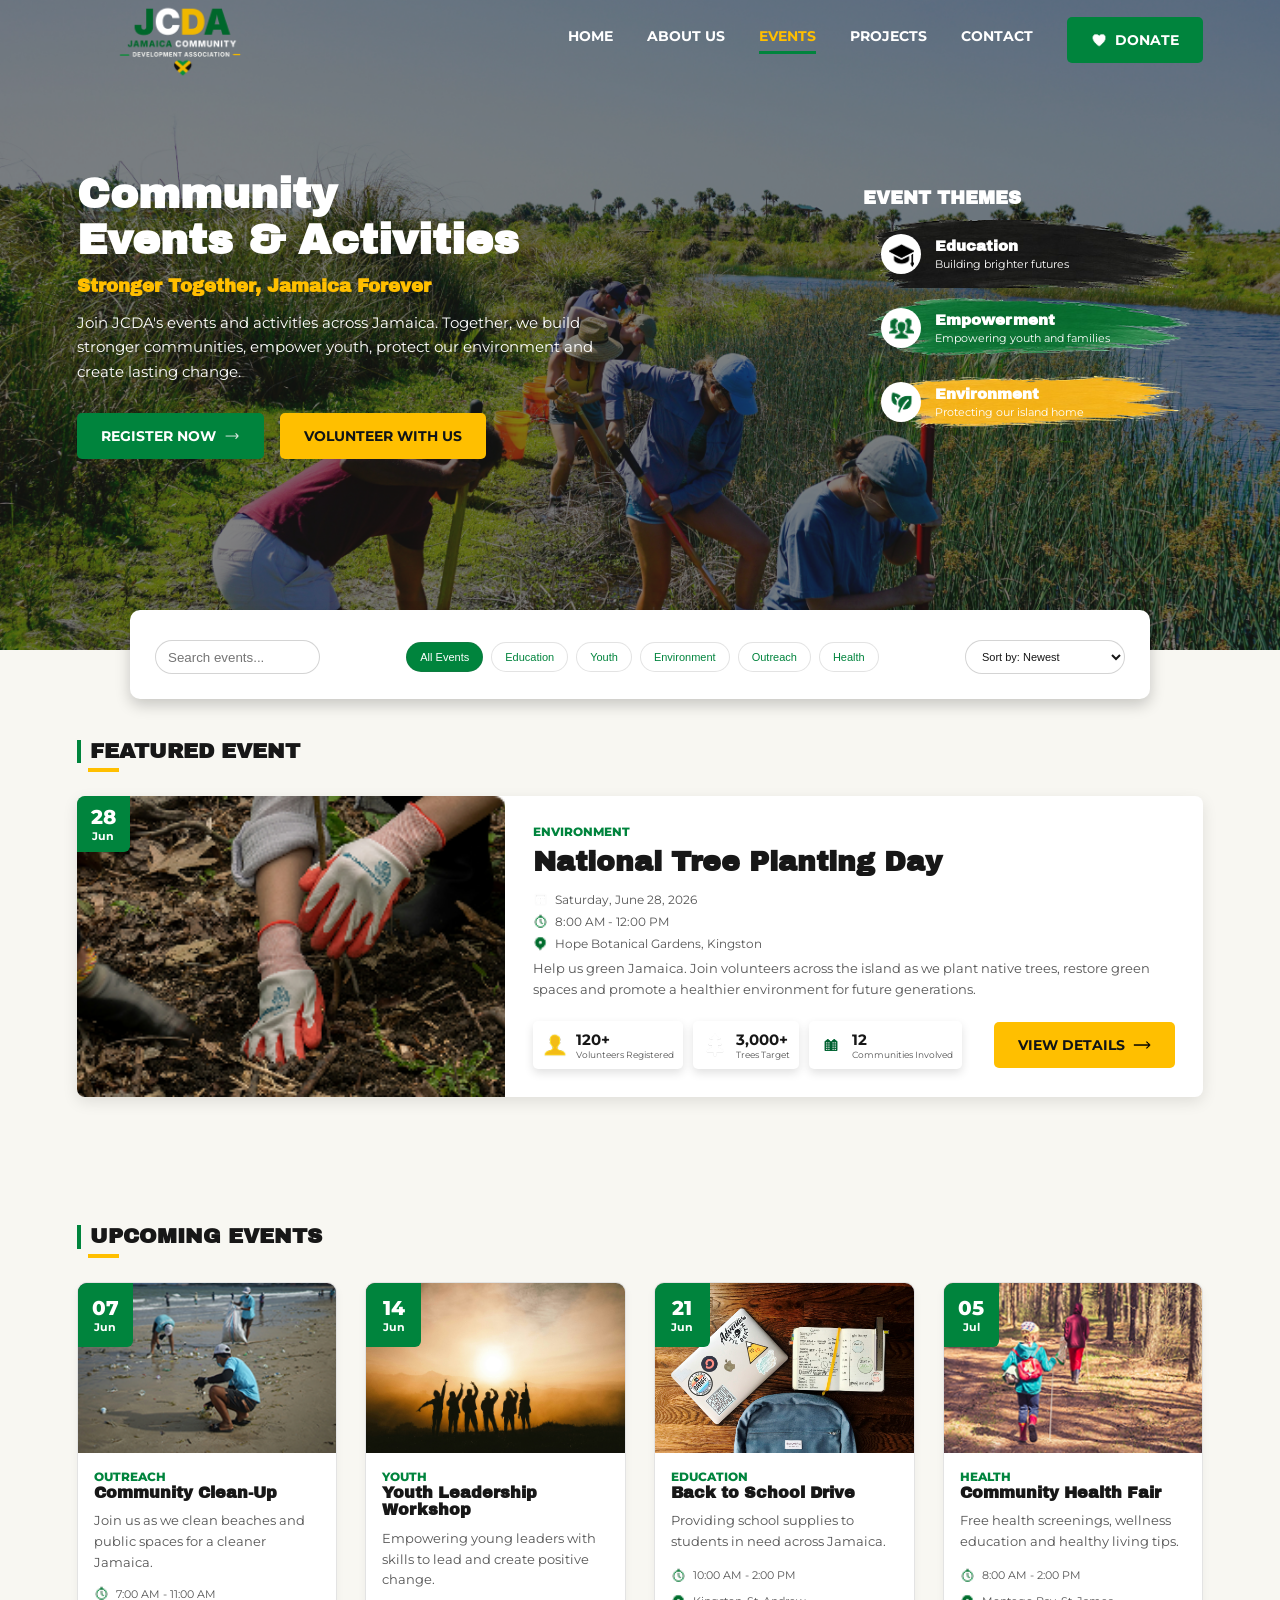
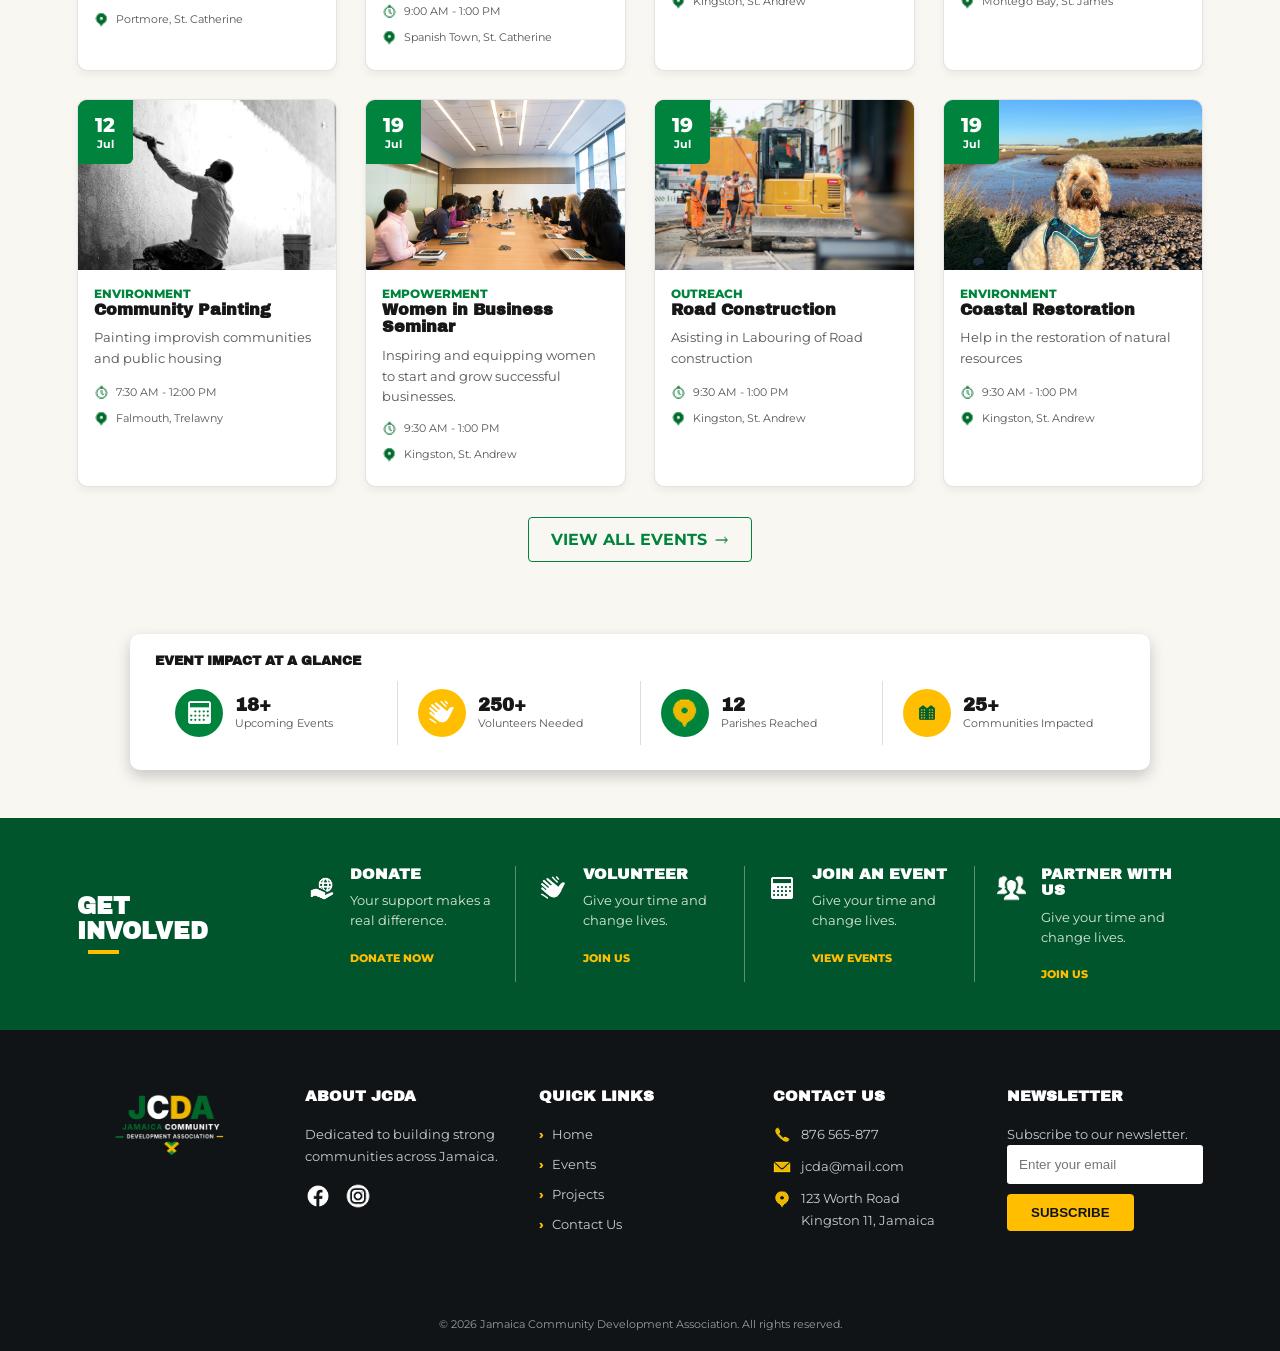
==== commit 2c9af3af: "added more cards and filter plus css adjustments" ====
--- a/events.html
+++ b/events.html
@@ -24,8 +24,7 @@
                         <li class="nav-items"><a class="nav-links active" href="events.html">Events</a></li>
                         <li class="nav-items"><a class="nav-links" href="projects-gallery.html">Projects</a></li>
                         <li class="nav-items"><a class="nav-links" href="contact.html">Contact</a></li>
-                        <li class="nav-items"><a class="donate-btn" href="contact.html"><img
-                                    src="images/icons/Heart.png" alt="">Donate</a></li>
+                        <li class="nav-items"><a class="btn btn primary-btn" href="contact.html"><img src="images/icons/Heart.png" alt="">Donate</a></li>
                     </ul>
                 </nav>
             </div>
@@ -36,7 +35,7 @@
                     <p>Join JCDA's events and activities across Jamaica. Together, we build stronger communities,
                         empower youth, protect our environment and create lasting change.</p>
                     <div class="hero-btn">
-                        <a href="#upcoming-events" class="btn primary-btn">Register Now <img
+                        <a href="contact.html" class="btn primary-btn">Register Now <img
                                 src="images/icons/right_arrow_right.png" alt=""></a>
                         <a href="contact.html" class="btn secondary-btn">Volunteer With Us</a>
                     </div>
@@ -86,7 +85,7 @@
                         <h3>National Tree Planting Day</h3>
                         <div class="featured-event-details">
                             <p><img src="images/icons/Calendar.png" alt=""> Saturday, June 28, 2026</p>
-                            <p><img src="images/icons/Pocket Watch.png" alt=""> 8:00 AM – 12:00 PM</p>
+                            <p><img src="images/icons/Pocket Watch.png" alt=""> 8:00 AM - 12:00 PM</p>
                             <p><img src="images/icons/Location.png" alt=""> Hope Botanical Gardens, Kingston</p>
                         </div>
                         <p class="featured-event-description">Help us green Jamaica. Join volunteers across the island
@@ -113,7 +112,7 @@
                                         <p>Communities Involved</p>
                                     </div>
                                 </article>
-                            </div><a href="#upcoming-events" class="btn secondary-btn">View Details <img
+                            </div><a href="events.html" class="btn secondary-btn">View Details <img
                                     src="images/icons/black_arrow.png" alt=""></a>
                         </div>
                     </div>
@@ -123,7 +122,7 @@
 
         <section class="event-filter-section">
             <div class="section-content event-filter-content">
-                <div class="event-search"><label for="event-search" class="screen-reader">Search events</label><input type="search" id="event-search" placeholder="Search events..."></div>
+                <div class="event-search"><label for="event-search" class="screen-filter">Search events</label><input type="search" id="event-search" placeholder="Search events..."></div>
                 <div class="event-filter-list">
                     <button type="button" class="filter-btn active" data-category="all">All Events</button>
                     <button type="button" class="filter-btn" data-category="education">Education</button>
@@ -132,7 +131,7 @@
                     <button type="button" class="filter-btn" data-category="outreach">Outreach</button>
                     <button type="button" class="filter-btn" data-category="health">Health</button>
                 </div>
-                <div class="event-sort"><label for="event-sort" class="screen-reader">Sort events</label><select id="event-sort"><option value="newest">Sort by: Newest</option><option value="oldest">Sort by: Oldest</option><option value="title">Sort by: Title</option></select></div>
+                <div class="event-sort"><label for="event-sort" class="screen-filter"">Sort events</label><select id="event-sort"><option value="newest">Sort by: Newest</option><option value="oldest">Sort by: Oldest</option><option value="title">Sort by: Title</option></select></div>
             </div>
         </section>
 
@@ -153,7 +152,7 @@
                             <h3>Community Clean-Up</h3>
                             <p class="event-description">Join us as we clean beaches and public spaces for a cleaner
                                 Jamaica.</p>
-                            <p class="event-time"><img src="images/icons/Pocket Watch.png" alt=""> 7:00 AM – 11:00 AM
+                            <p class="event-time"><img src="images/icons/Pocket Watch.png" alt=""> 7:00 AM - 11:00 AM
                             </p>
                             <p class="event-location"><img src="images/icons/Location.png" alt=""> Portmore, St.
                                 Catherine</p>
@@ -169,7 +168,7 @@
                             <h3>Youth Leadership Workshop</h3>
                             <p class="event-description">Empowering young leaders with skills to lead and create
                                 positive change.</p>
-                            <p class="event-time"><img src="images/icons/Pocket Watch.png" alt=""> 9:00 AM – 1:00 PM</p>
+                            <p class="event-time"><img src="images/icons/Pocket Watch.png" alt=""> 9:00 AM - 1:00 PM</p>
                             <p class="event-location"><img src="images/icons/Location.png" alt=""> Spanish Town, St.
                                 Catherine</p>
                         </div>
@@ -184,7 +183,7 @@
                             <h3>Back to School Drive</h3>
                             <p class="event-description">Providing school supplies to students in need across Jamaica.
                             </p>
-                            <p class="event-time"><img src="images/icons/Pocket Watch.png" alt=""> 10:00 AM – 2:00 PM
+                            <p class="event-time"><img src="images/icons/Pocket Watch.png" alt=""> 10:00 AM - 2:00 PM
                             </p>
                             <p class="event-location"><img src="images/icons/Location.png" alt=""> Kingston, St. Andrew
                             </p>
@@ -200,7 +199,7 @@
                             <h3>Community Health Fair</h3>
                             <p class="event-description">Free health screenings, wellness education and healthy living
                                 tips.</p>
-                            <p class="event-time"><img src="images/icons/Pocket Watch.png" alt=""> 8:00 AM – 2:00 PM</p>
+                            <p class="event-time"><img src="images/icons/Pocket Watch.png" alt=""> 8:00 AM - 2:00 PM</p>
                             <p class="event-location"><img src="images/icons/Location.png" alt=""> Montego Bay, St.
                                 James</p>
                         </div>
@@ -212,10 +211,10 @@
                         </div>
                         <div class="upcoming-event-content">
                             <p class="event-category">Environment</p>
-                            <h3>Coastal Restoration Project</h3>
-                            <p class="event-description">Help restore our coastlines and protect marine biodiversity.
-                            </p>
-                            <p class="event-time"><img src="images/icons/Pocket Watch.png" alt=""> 7:30 AM – 12:00 PM
+                            <h3>Community Painting</h3>
+                            <p class="event-description">Painting improvish communities and public housing
+                            </p>
+                            <p class="event-time"><img src="images/icons/Pocket Watch.png" alt=""> 7:30 AM - 12:00 PM
                             </p>
                             <p class="event-location"><img src="images/icons/Location.png" alt=""> Falmouth, Trelawny
                             </p>
@@ -231,7 +230,35 @@
                             <h3>Women in Business Seminar</h3>
                             <p class="event-description">Inspiring and equipping women to start and grow successful
                                 businesses.</p>
-                            <p class="event-time"><img src="images/icons/Pocket Watch.png" alt=""> 9:30 AM – 1:00 PM</p>
+                            <p class="event-time"><img src="images/icons/Pocket Watch.png" alt=""> 9:30 AM - 1:00 PM</p>
+                            <p class="event-location"><img src="images/icons/Location.png" alt=""> Kingston, St. Andrew
+                            </p>
+                        </div>
+                    </article>
+                     <article class="upcoming-event-card" data-category="youth">
+                        <div class="upcoming-event-image"><img src="images/road_const.jpg"
+                                alt="Woman presenting at a business seminar">
+                            <div class="event-date"><span>19</span><small>Jul</small></div>
+                        </div>
+                        <div class="upcoming-event-content">
+                            <p class="event-category">Outreach</p>
+                            <h3>Road Construction</h3>
+                            <p class="event-description"> Asisting in Labouring of Road construction</p>
+                            <p class="event-time"><img src="images/icons/Pocket Watch.png" alt=""> 9:30 AM - 1:00 PM</p>
+                            <p class="event-location"><img src="images/icons/Location.png" alt=""> Kingston, St. Andrew
+                            </p>
+                        </div>
+                    </article>
+                     <article class="upcoming-event-card" data-category="youth">
+                        <div class="upcoming-event-image"><img src="images/coastal_cleanup.jpg"
+                                alt="Woman presenting at a business seminar">
+                            <div class="event-date"><span>19</span><small>Jul</small></div>
+                        </div>
+                        <div class="upcoming-event-content">
+                            <p class="event-category">Environment</p>
+                            <h3>Coastal Restoration</h3>
+                            <p class="event-description">Help in the restoration of natural resources</p>
+                            <p class="event-time"><img src="images/icons/Pocket Watch.png" alt=""> 9:30 AM - 1:00 PM</p>
                             <p class="event-location"><img src="images/icons/Location.png" alt=""> Kingston, St. Andrew
                             </p>
                         </div>
@@ -358,7 +385,7 @@
             <div class="footer-items">
                 <h2>Newsletter</h2>
                 <p>Subscribe to our newsletter.</p>
-                <form class="newsletter-form"><label for="newsletter-email" class="screen-reader">Email
+                <form class="newsletter-form"><label for="newsletter-email" class="screen-filter">Email
                         address</label><input type="email" id="newsletter-email" placeholder="Enter your email"
                         required><button type="submit" class="subscribe-btn">Subscribe</button></form>
             </div>
@@ -367,7 +394,7 @@
             <p>&copy; 2026 Jamaica Community Development Association. All rights reserved.</p>
         </div>
     </footer>
-    <script src="js/script.js"></script>
+    <script src="js/script.js?v=2"></script>
 </body>
 
 </html>
--- a/css/style.css
+++ b/css/style.css
@@ -1,7 +1,10 @@
 /* imported Google fonts */
+
+/* GLOBAL STYLES */
 @import url('https://fonts.googleapis.com/css2?family=Archivo+Black&family=Montserrat:wght@400;500;600;700&display=swap');
 
 
+/* CSS Variables Declaration */
 :root {
     --green-dark: #00552d;
     --primary-green: #00843d;
@@ -33,7 +36,6 @@
     background-color: var(--off-white);
     color: var(--text-dark);
     font-family: 'Montserrat', Arial, sans-serif;
-
 }
 
 h1,
@@ -75,8 +77,9 @@
     right: 5%;
     z-index: 2;
     width: 52%;
-    pointer-events: none;
-}
+}
+
+/* Darken the background so text can be seen */
 
 .header-bg .overlay {
     position: absolute;
@@ -97,6 +100,8 @@
     margin: 0 auto;
 }
 
+/* navbar styles */
+
 .nav-content {
     padding-top: 20;
     display: flex;
@@ -139,6 +144,8 @@
     transition: border-color 0.3 ease-in-out, color 0.3s ease-in-out;
 }
 
+/* hover effect on nav-link */
+
 .nav-links:hover {
     color: var(--gold);
     border-bottom-color: var(--primary-green);
@@ -150,29 +157,6 @@
     border-bottom-color: var(--primary-green);
 }
 
-.donate-btn {
-    display: inline-flex;
-    align-items: center;
-    gap: 8px;
-    padding: 10px 22px;
-    border-radius: 22px;
-    color: var(--white);
-    background-color: var(--primary-green);
-}
-
-.donate-btn img {
-    width: 16px;
-    height: 16px;
-    object-fit: contain;
-}
-
-.donate-btn,
-.donate-btn:hover {
-    border-bottom: none;
-}
-
-.donate-btn:hover {}
-
 .hero {
     min-width: 500px;
     width: 470px;
@@ -190,7 +174,6 @@
 }
 
 .hero-text span {
-
     display: block;
     color: var(--primary-green);
 }
@@ -272,7 +255,8 @@
     background-color: var(--gold-light);
 }
 
-.focus-items {
+.focus-items,
+.event-theme-items {
     min-height: 72px;
     padding: 10px 22px;
     display: flex;
@@ -305,7 +289,8 @@
     gap: 4px;
 }
 
-.focus-icon {
+.focus-icon,
+.event-theme-icon {
     width: 44px;
     height: 44px;
     flex: 0 0 44px;
@@ -316,7 +301,8 @@
     border-radius: 50%;
 }
 
-.focus-icon img {
+.focus-icon img,
+.event-theme-icon img {
     width: 27px;
     height: 27px;
     object-fit: contain;
@@ -411,7 +397,7 @@
     font-size: 13px;
 }
 
-/* section heading styles */
+/* section heading styles for hompage */
 .section-heading {
     margin-bottom: 24px;
 }
@@ -432,7 +418,7 @@
     background-color: var(--gold);
 }
 
-/* upcoming events styles */
+/* upcoming events section */
 .events-section {
     padding: 48px 0 38px;
 }
@@ -443,7 +429,8 @@
     gap: 28px;
 }
 
-.event-card {
+.event-card,
+.upcoming-event-card {
     flex: 1 1 230px;
     overflow: hidden;
     background-color: var(--white);
@@ -458,13 +445,15 @@
     box-shadow: 0 10px 20px rgba(0, 0, 0, 0.12);
 }
 
-.event-image {
+.event-image,
+.upcoming-event-image {
     position: relative;
     width: 100%;
     height: 170px;
 }
 
-.event-image img {
+.event-image img,
+.upcoming-event-image img {
     width: 100%;
     height: 100%;
     object-fit: cover;
@@ -495,11 +484,13 @@
     font-weight: 700;
 }
 
-.event-content {
+.event-content,
+.upcoming-event-content {
     padding: 16px;
 }
 
-.event-content h3 {
+.event-content h3,
+.upcoming-event-content h3 {
     color: var(--text-dark);
     font-size: 16px;
     margin-bottom: 9px;
@@ -555,7 +546,8 @@
     color: var(--gold);
 }
 
-/* featured project styles */
+
+/* featured project card styles */
 .featured-section {
     padding: 14px 0 70px;
 }
@@ -725,10 +717,6 @@
 
 .involved-link:hover {
     color: var(--white);
-}
-
-.involved-link::after {
-    content: " →";
 }
 
 /* footer styles */
@@ -952,6 +940,7 @@
     }
 
     .hero {
+        min-width: 0;
         width: 100%;
         min-height: 500px;
         align-items: center;
@@ -973,6 +962,7 @@
     }
 
     .focus-area {
+        overflow: hidden;
         position: static;
         width: 100%;
         max-width: 370px;
@@ -1007,6 +997,13 @@
 }
 
 @media (max-width: 520px) {
+    .heart-plane {
+        display: none;
+    }
+
+    .hero {
+        min-width: 0;
+    }
 
     .section-content,
     .hero-content {
@@ -1025,10 +1022,10 @@
         font-size: 12px;
     }
 
-    .donate-btn {
+    /* .donate-btn {
         padding: 10px 18px;
         font-size: 12px;
-    }
+    } */
 
     .hero-text {
         font-size: 30px;
@@ -1074,8 +1071,14 @@
     }
 }
 
-/* events page styles */
-.screen-reader {
+/* events page  start */
+@media (max-width: 768px) {
+    .heart-plane {
+        display: none;
+    }
+}
+
+.screen-filter {
     position: absolute;
     width: 1px;
     height: 1px;
@@ -1143,11 +1146,6 @@
     min-height: 68px;
     margin: 6px 0;
     padding: 10px 18px;
-    display: flex;
-    align-items: center;
-    gap: 14px;
-    background-size: 100% 100%;
-    background-repeat: no-repeat;
 }
 
 .event-theme-education {
@@ -1166,17 +1164,11 @@
     width: 40px;
     height: 40px;
     flex: 0 0 40px;
-    display: flex;
-    align-items: center;
-    justify-content: center;
-    border-radius: 50%;
-    background-color: var(--white);
 }
 
 .event-theme-icon img {
     width: 25px;
     height: 25px;
-    object-fit: contain;
 }
 
 .event-theme-text h3,
@@ -1196,25 +1188,33 @@
 .event-filter-section {
     border-bottom: none;
     background: transparent;
+    margin: 0;
+    height: 0;
     padding: 0;
-    margin-top: -30px;
+    margin-top: -10px;
+    margin-bottom: 0;
     z-index: 5;
     position: relative;
     order: -1;
-    padding: 24px 0;
-    margin-bottom: 4px;
-    background-color: var(--white);
-    border-bottom: 1px solid rgba(85, 85, 85, .15);
 }
 
 .event-filter-content {
-    box-shadow: 0 4px 12px rgba(0, 0, 0, .14);
-    border-radius: 9px;
+    position: absolute;
+    top: -30px;
+    left: 50%;
+    z-index: 6;
+    margin: 0 auto;
+    width: 80%;
+    max-width: 1020px;
+    min-height: 64px;
+    padding: 30px 25px 25px;
+    gap: 14px;
+    transform: translateX(-50%);
+    border-radius: 10px;
+    box-shadow: 0 6px 15px rgba(0, 0, 0, .20);
     background: var(--white);
-    padding: 14px 16px;
-    display: flex;
-    align-items: center;
-    gap: 18px;
+    display: flex;
+    align-items: center;
 }
 
 .event-search {
@@ -1222,15 +1222,6 @@
     position: relative;
 }
 
-.event-search::before {
-    content: "⌕";
-    position: absolute;
-    left: 13px;
-    top: 7px;
-    z-index: 1;
-    color: var(--primary-green);
-    font-size: 20px;
-}
 
 .event-search input {
     padding-left: 34px;
@@ -1238,15 +1229,13 @@
 
 .event-search input,
 .event-sort select {
-    border-radius: 18px;
     padding: 8px 12px;
     height: 34px;
     width: 100%;
-    padding: 12px 14px;
     border: 1px solid rgba(85, 85, 85, .25);
-    border-radius: 5px;
+    border-radius: 18px;
     color: var(--text-dark);
-    background-color: var(--off-white);
+    background: var(--white);
 }
 
 .event-filter-list {
@@ -1261,13 +1250,13 @@
 }
 
 .filter-btn {
+    padding: 8px 13px;
+    border: 1px solid var(--primary-green);
     border-radius: 18px;
-    padding: 8px 13px;
-    padding: 10px 13px;
-    border: 1px solid var(--primary-green);
-    border-radius: 4px;
     color: var(--primary-green);
     background: var(--white);
+    border-color: rgba(85, 85, 85, .16);
+    font-size: 11px;
     cursor: pointer;
 }
 
@@ -1283,154 +1272,37 @@
 }
 
 .event-sort select {
-    font-size: 11px;
-}
-
-.events-page .event-filter-section {
-    padding: 0;
-}
-
-.events-page .event-filter-section {
-    height: 0;
-}
-
-.events-page .event-filter-section {
-    border-bottom: none;
-    background: transparent;
-    margin-bottom: 0;
-}
-
-.events-page .event-filter-content {
-    gap: 14px;
-    min-height: 64px;
-}
-
-.events-page .event-search input {
-    padding: 8px 12px 8px 34px;
-    border-radius: 18px;
-    background: var(--white);
-}
-
-.events-page .filter-btn {
-    padding: 8px 13px;
-    border-radius: 18px;
-    border-color: rgba(85, 85, 85, .16);
-    font-size: 11px;
-}
-
-.events-page .event-sort select {
     padding: 8px 12px;
     border-radius: 18px;
     background: var(--white);
     font-size: 11px;
 }
 
-.events-page .event-impact-section {
-    padding: 20px 0 48px;
-    background: var(--off-white);
-}
-
-.events-page .event-impact-content {
-    padding: 16px 22px;
-    background: var(--white);
-    border-radius: 8px;
-    box-shadow: 0 4px 12px rgba(0, 0, 0, .12);
-}
-
-.events-page .event-impact-content>h2 {
-    text-align: left;
-    margin-bottom: 12px;
-    font-size: 13px;
-    text-transform: uppercase;
-}
-
-.events-page .event-impact-list {
-    display: flex;
-    gap: 0;
-}
-
-.events-page .event-impact-items {
-    flex: 1;
-    padding: 8px 20px;
-    background: transparent;
-    border-radius: 0;
-}
-
-.events-page .event-impact-items+.event-impact-items {
-    border-left: 1px solid rgba(85, 85, 85, .2);
-}
-
-.events-page .event-impact-items .impact-icon {
-    width: 48px;
-    height: 48px;
-    flex: 0 0 48px;
-}
-
-.events-page .event-impact-items h3 {
-    font-size: 18px;
-}
-
-.events-page .event-impact-items p {
-    font-size: 11px;
-}
-
-.events-page .event-filter-content {
+.events-page .featured-event-section {
+    padding-top: 100px;
+}
+
+.events-page .featured-event-section[hidden] {
+    display: none;
+}
+
+.events-page .upcoming-events-section {
+    margin-top: 24px;
+}
+
+.featured-event-section,
+.upcoming-events-section {
+    padding: 52px 0;
+}
+
+.event-impact-content {
     width: 80%;
     max-width: 1020px;
     margin: 0 auto;
-}
-
-.events-page .event-filter-content {
-    position: absolute;
-    top: -30px;
-    left: 50%;
-    transform: translateX(-50%);
-}
-
-.events-page .event-filter-content {
-    z-index: 6;
-}
-
-.events-page .featured-event-section {
-    padding-top: 100px;
-}
-
-.events-page .featured-event-section[hidden] {
-    display: none;
-}
-
-.events-page .upcoming-events-section {
-    margin-top: 24px;
-}
-
-.events-page .event-filter-content {
     padding: 20px 25px 25px;
-}
-
-.events-page .event-filter-content {
+    background: var(--white);
     border-radius: 10px;
     box-shadow: 0 6px 15px rgba(0, 0, 0, .20);
-}
-
-.events-page .event-impact-content {
-    width: 80%;
-    max-width: 1020px;
-    margin: 0 auto;
-}
-
-.events-page .event-impact-content {
-    padding: 20px 25px 25px;
-}
-
-.events-page .event-impact-content {
-    border-radius: 10px;
-    box-shadow: 0 6px 15px rgba(0, 0, 0, .20);
-}
-
-.featured-event-section,
-.upcoming-events-section,
-.event-impact-section {
-    padding: 52px 0;
 }
 
 .featured-event-card {
@@ -1557,37 +1429,14 @@
 }
 
 .upcoming-event-list {
-    display: grid;
-    grid-template-columns: repeat(3, 1fr);
-    gap: 24px;
-}
-
-.upcoming-event-card {
-    overflow: hidden;
-    background: var(--white);
-    border: 1px solid rgba(85, 85, 85, .15);
-    border-radius: 8px;
-    box-shadow: 0 4px 9px rgba(0, 0, 0, .05);
-}
-
-.upcoming-event-image {
-    position: relative;
-    height: 180px;
-}
-
-.upcoming-event-image img {
-    width: 100%;
-    height: 100%;
-    object-fit: cover;
-}
-
-.upcoming-event-content {
-    padding: 17px;
-}
-
-.upcoming-event-content h3 {
-    margin: 7px 0 10px;
-    font-size: 17px;
+    display: flex;
+    flex-wrap: wrap;
+    gap: 28px;
+}
+
+.upcoming-event-card:hover {
+    transform: translateY(-5px);
+    box-shadow: 0 10px 20px rgba(0, 0, 0, 0.12);
 }
 
 .upcoming-event-content .event-description {
@@ -1633,32 +1482,44 @@
 }
 
 .event-impact-section {
-    background: var(--white);
+    padding: 20px 0 48px;
+    background: var(--off-white);
 }
 
 .event-impact-content>h2 {
-    text-align: center;
-    margin-bottom: 24px;
-    font-size: 22px;
+    margin-bottom: 12px;
+    text-align: left;
+    font-size: 13px;
+    text-transform: uppercase;
 }
 
 .event-impact-list {
-    display: grid;
-    grid-template-columns: repeat(4, 1fr);
-    gap: 18px;
+    display: flex;
+    gap: 0;
 }
 
 .event-impact-items {
+    flex: 1;
     display: flex;
     align-items: center;
     gap: 12px;
-    padding: 16px;
-    background: var(--off-white);
-    border-radius: 6px;
+    padding: 8px 20px;
+    background: transparent;
+    border-radius: 0;
+}
+
+.event-impact-items+.event-impact-items {
+    border-left: 1px solid rgba(85, 85, 85, .2);
+}
+
+.event-impact-items .impact-icon {
+    width: 48px;
+    height: 48px;
+    flex: 0 0 48px;
 }
 
 .event-impact-items h3 {
-    font-size: 20px;
+    font-size: 18px;
 }
 
 .event-impact-items p {
@@ -1686,11 +1547,12 @@
         flex: 1 1 100%;
     }
 
-    .upcoming-event-list {
-        grid-template-columns: repeat(2, 1fr);
+    .upcoming-event-card {
+        flex: 1 1 45%;
     }
 
     .event-impact-list {
+        display: grid;
         grid-template-columns: repeat(2, 1fr);
     }
 
@@ -1731,6 +1593,10 @@
         grid-template-columns: 1fr;
     }
 
+    .upcoming-event-card {
+        flex: 1 1 100%;
+    }
+
     .featured-event-content {
         padding: 20px;
     }
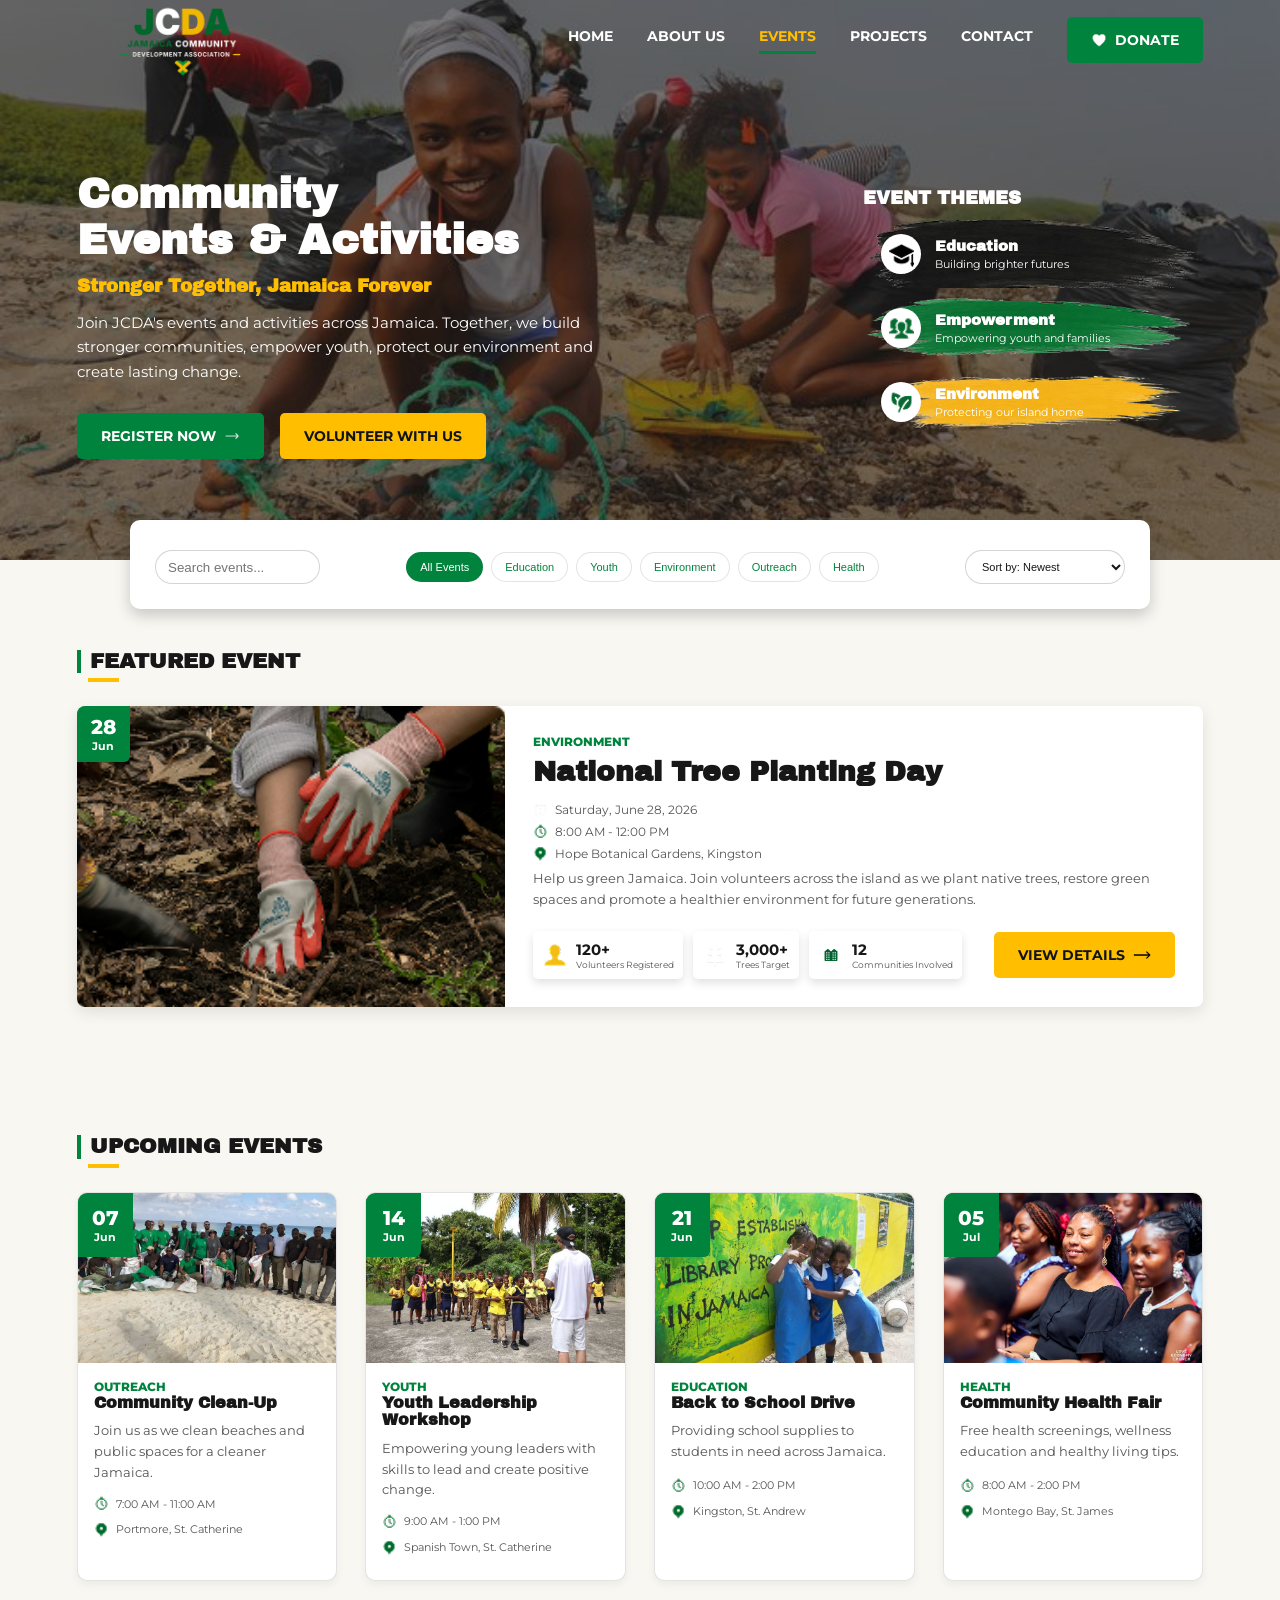
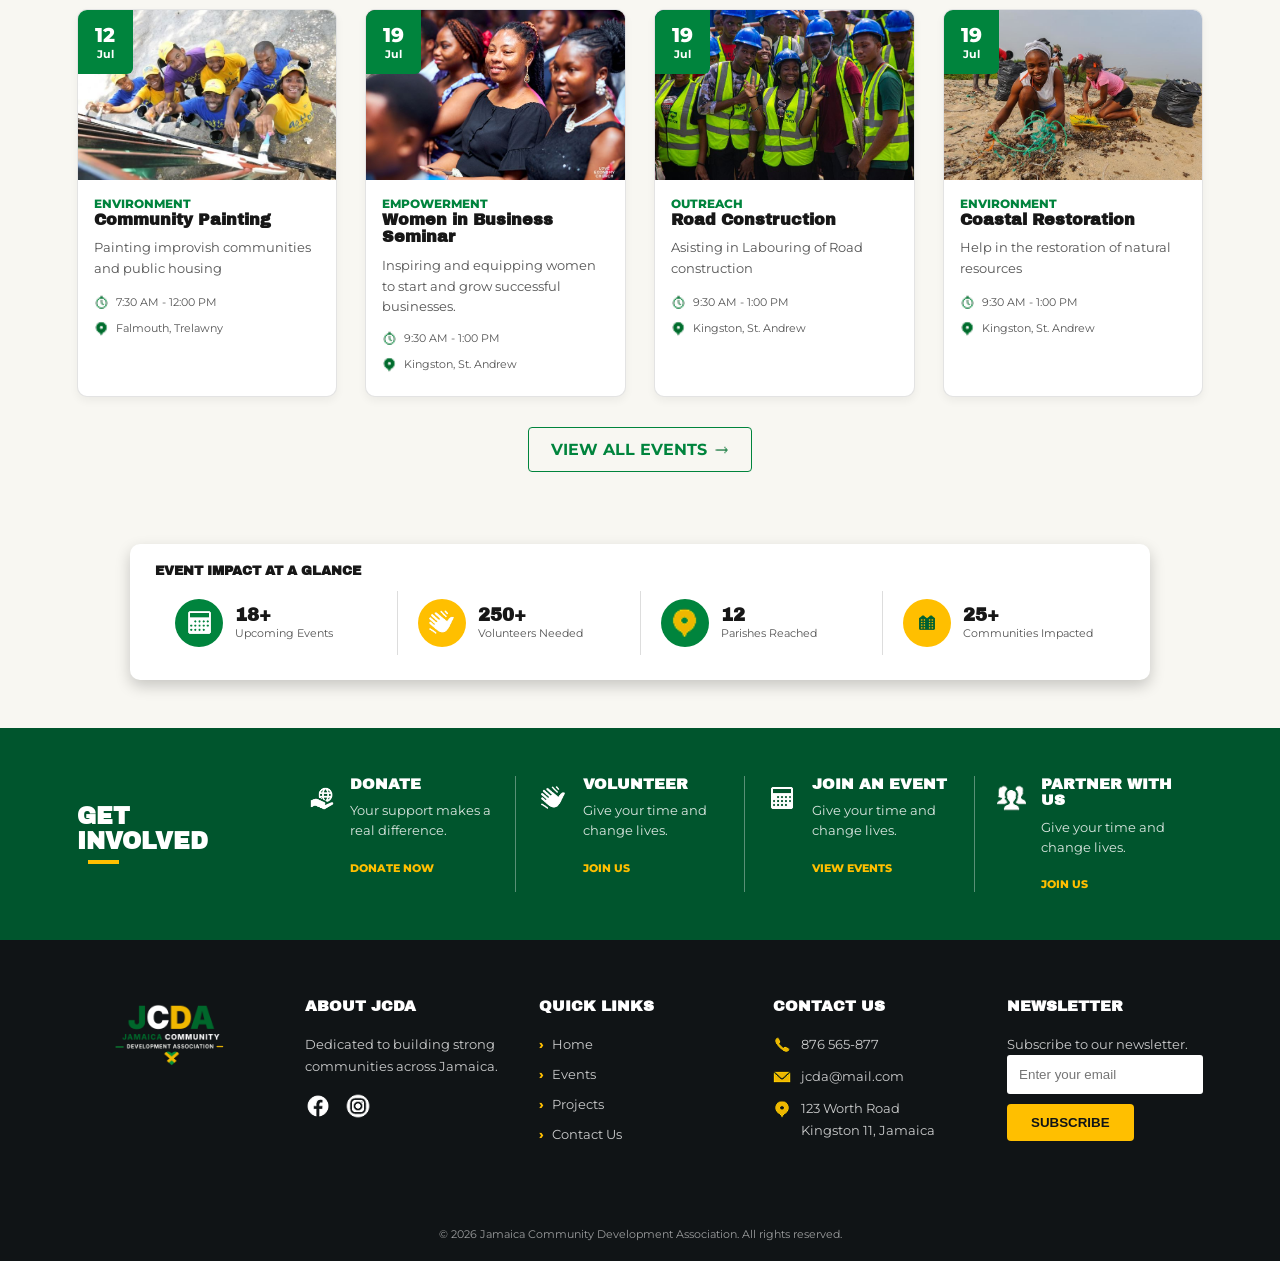
==== commit 6f506980: "updated code and images for website" ====
--- a/events.html
+++ b/events.html
@@ -24,7 +24,8 @@
                         <li class="nav-items"><a class="nav-links active" href="events.html">Events</a></li>
                         <li class="nav-items"><a class="nav-links" href="projects-gallery.html">Projects</a></li>
                         <li class="nav-items"><a class="nav-links" href="contact.html">Contact</a></li>
-                        <li class="nav-items"><a class="btn btn primary-btn" href="contact.html"><img src="images/icons/Heart.png" alt="">Donate</a></li>
+                        <li class="nav-items"><a class="btn btn primary-btn" href="contact.html"><img
+                                    src="images/icons/Heart.png" alt="">Donate</a></li>
                     </ul>
                 </nav>
             </div>
@@ -77,7 +78,7 @@
                 </div>
                 <article class="featured-event-card" data-category="environment">
                     <div class="featured-event-image"><img src="images/community-tree-planting.png"
-                            alt="Volunteer planting a young tree">
+                            alt="Tree planting volunteers">
                         <div class="featured-event-date"><span>28</span><small>Jun</small></div>
                     </div>
                     <div class="featured-event-content">
@@ -122,7 +123,8 @@
 
         <section class="event-filter-section">
             <div class="section-content event-filter-content">
-                <div class="event-search"><label for="event-search" class="screen-filter">Search events</label><input type="search" id="event-search" placeholder="Search events..."></div>
+                <div class="event-search"><label for="event-search" class="screen-filter">Search events</label><input
+                        type="search" id="event-search" placeholder="Search events..."></div>
                 <div class="event-filter-list">
                     <button type="button" class="filter-btn active" data-category="all">All Events</button>
                     <button type="button" class="filter-btn" data-category="education">Education</button>
@@ -131,7 +133,11 @@
                     <button type="button" class="filter-btn" data-category="outreach">Outreach</button>
                     <button type="button" class="filter-btn" data-category="health">Health</button>
                 </div>
-                <div class="event-sort"><label for="event-sort" class="screen-filter"">Sort events</label><select id="event-sort"><option value="newest">Sort by: Newest</option><option value="oldest">Sort by: Oldest</option><option value="title">Sort by: Title</option></select></div>
+                <div class="event-sort"><label for="event-sort" class="screen-filter"">Sort events</label><select id="
+                        event-sort">
+                        <option value="newest">Sort by: Newest</option>
+                        <option value="oldest">Sort by: Oldest</option>
+                        <option value="title">Sort by: Title</option></select></div>
             </div>
         </section>
 
@@ -143,8 +149,8 @@
                 </div>
                 <div class="upcoming-event-list">
                     <article class="upcoming-event-card" data-category="outreach">
-                        <div class="upcoming-event-image"><img src="images/beach-cleanup.png"
-                                alt="Volunteers cleaning a community beach">
+                        <div class="upcoming-event-image"><img src="images/beach-cleanup-jm.jpg"
+                                alt="Beach cleanup volunteers">
                             <div class="event-date"><span>07</span><small>Jun</small></div>
                         </div>
                         <div class="upcoming-event-content">
@@ -159,8 +165,8 @@
                         </div>
                     </article>
                     <article class="upcoming-event-card" data-category="youth">
-                        <div class="upcoming-event-image"><img src="images/youth-leadership-workshop.jpg"
-                                alt="Young adults attending a leadership workshop">
+                        <div class="upcoming-event-image"><img src="images/sports-development.jpg"
+                                alt="Youth sports development">
                             <div class="event-date"><span>14</span><small>Jun</small></div>
                         </div>
                         <div class="upcoming-event-content">
@@ -174,8 +180,8 @@
                         </div>
                     </article>
                     <article class="upcoming-event-card" data-category="education">
-                        <div class="upcoming-event-image"><img src="images/back_to_school.jpg"
-                                alt="School bags and learning supplies">
+                        <div class="upcoming-event-image"><img src="images/school-library.jpg"
+                                alt="School library project">
                             <div class="event-date"><span>21</span><small>Jun</small></div>
                         </div>
                         <div class="upcoming-event-content">
@@ -190,8 +196,8 @@
                         </div>
                     </article>
                     <article class="upcoming-event-card" data-category="health">
-                        <div class="upcoming-event-image"><img src="images/community-health-day.png"
-                                alt="Community member receiving a health screening">
+                        <div class="upcoming-event-image"><img src="images/women-event.jpg"
+                                alt="Community event attendees">
                             <div class="event-date"><span>05</span><small>Jul</small></div>
                         </div>
                         <div class="upcoming-event-content">
@@ -205,8 +211,8 @@
                         </div>
                     </article>
                     <article class="upcoming-event-card" data-category="environment">
-                        <div class="upcoming-event-image"><img src="images/painit_labour_day.jpg"
-                                alt="Volunteers restoring a coastal area">
+                        <div class="upcoming-event-image"><img src="images/community-painting.jpg"
+                                alt="Community painting volunteers">
                             <div class="event-date"><span>12</span><small>Jul</small></div>
                         </div>
                         <div class="upcoming-event-content">
@@ -221,8 +227,8 @@
                         </div>
                     </article>
                     <article class="upcoming-event-card" data-category="youth">
-                        <div class="upcoming-event-image"><img src="images/women_business_event.jpg"
-                                alt="Woman presenting at a business seminar">
+                        <div class="upcoming-event-image"><img src="images/women-event.jpg"
+                                alt="Women at a community event">
                             <div class="event-date"><span>19</span><small>Jul</small></div>
                         </div>
                         <div class="upcoming-event-content">
@@ -235,9 +241,9 @@
                             </p>
                         </div>
                     </article>
-                     <article class="upcoming-event-card" data-category="youth">
-                        <div class="upcoming-event-image"><img src="images/road_const.jpg"
-                                alt="Woman presenting at a business seminar">
+                    <article class="upcoming-event-card" data-category="youth">
+                        <div class="upcoming-event-image"><img src="images/youth-training.jpg"
+                                alt="Youth construction training">
                             <div class="event-date"><span>19</span><small>Jul</small></div>
                         </div>
                         <div class="upcoming-event-content">
@@ -249,9 +255,9 @@
                             </p>
                         </div>
                     </article>
-                     <article class="upcoming-event-card" data-category="youth">
-                        <div class="upcoming-event-image"><img src="images/coastal_cleanup.jpg"
-                                alt="Woman presenting at a business seminar">
+                    <article class="upcoming-event-card" data-category="youth">
+                        <div class="upcoming-event-image"><img src="images/coastal-cleanup.jpg"
+                                alt="Coastal cleanup volunteers">
                             <div class="event-date"><span>19</span><small>Jul</small></div>
                         </div>
                         <div class="upcoming-event-content">
@@ -394,7 +400,7 @@
             <p>&copy; 2026 Jamaica Community Development Association. All rights reserved.</p>
         </div>
     </footer>
-    <script src="js/script.js?v=2"></script>
+    <script src="js/script.js"></script>
 </body>
 
-</html>
+</html>
--- a/css/style.css
+++ b/css/style.css
@@ -64,8 +64,8 @@
 .header-bg {
     position: relative;
     width: 100%;
-    min-height: 650px;
-    background-image: url('../images/home_banner_img.png');
+    min-height: 560px;
+    background-image: url('../images/climate-agriculture.jpg');
     background-size: cover;
     background-repeat: no-repeat;
     background-position: center;
@@ -96,7 +96,7 @@
     z-index: 3;
     width: 88%;
     max-width: 1180px;
-    min-height: 650px;
+    min-height: 560px;
     margin: 0 auto;
 }
 
@@ -1071,6 +1071,500 @@
     }
 }
 
+/* projects page styles */
+.projects-header-bg {
+    min-height: 560px;
+    background-image: url('../images/palenque-tour.jpg');
+    background-position: center;
+}
+
+.projects-header-bg .hero-content {
+    min-height: 560px;
+}
+
+.projects-hero {
+    width: 52%;
+    min-height: 275px;
+    display: flex;
+    justify-content: center;
+    flex-direction: column;
+}
+
+.projects-hero h1 {
+    color: var(--white);
+    font-size: 38px;
+    line-height: 1.1;
+}
+
+.projects-hero h1::after {
+    content: "";
+    display: block;
+    width: 68px;
+    height: 4px;
+    margin-top: 13px;
+    background-color: var(--gold);
+}
+
+.projects-hero p {
+    max-width: 540px;
+    margin-top: 14px;
+    color: var(--white);
+    font-size: 14px;
+    line-height: 1.6;
+}
+
+.projects-page {
+    background-color: var(--off-white);
+}
+
+.projects-header {
+    background-color: var(--white);
+    border-bottom: 1px solid rgba(85, 85, 85, 0.12);
+}
+
+.projects-nav-content {
+    min-height: 78px;
+    display: flex;
+    align-items: center;
+    justify-content: space-between;
+    gap: 30px;
+}
+
+.projects-logo img {
+    width: 150px;
+}
+
+.projects-nav {
+    display: flex;
+    align-items: center;
+    gap: 28px;
+}
+
+.projects-nav>a:not(.donate-btn) {
+    color: var(--text-dark);
+    font-size: 12px;
+    font-weight: 700;
+    text-transform: uppercase;
+}
+
+.projects-nav>a:not(.donate-btn):hover,
+.projects-nav>a.active {
+    color: var(--gold-dark);
+}
+
+.projects-featured-section {
+    padding: 34px 0 25px;
+}
+
+.projects-featured-section .section-heading,
+.projects-list-section .section-heading,
+.project-gallery-section .section-heading {
+    margin-bottom: 24px;
+}
+
+.projects-featured-card {
+    min-height: 240px;
+    display: flex;
+    overflow: hidden;
+    background-color: var(--white);
+    border-radius: 8px;
+    box-shadow: 0 4px 12px rgba(0, 0, 0, 0.08);
+}
+
+.projects-featured-image {
+    flex: 0 0 36%;
+}
+
+.projects-featured-image img {
+    width: 100%;
+    height: 100%;
+    object-fit: cover;
+}
+
+.projects-featured-content {
+    flex: 1;
+    padding: 25px 32px;
+    position: relative;
+}
+
+.projects-featured-content h3 {
+    margin-bottom: 10px;
+    color: var(--text-dark);
+    font-size: 26px;
+}
+
+.projects-featured-content .featured-description {
+    max-width: 550px;
+    font-size: 13px;
+    line-height: 1.55;
+}
+
+.projects-featured-content .project-stat-list {
+    gap: 14px;
+    margin-top: 24px;
+    flex-wrap: wrap;
+}
+
+.projects-featured-content .project-stat-items {
+    min-width: 140px;
+    padding: 10px 12px;
+    gap: 10px;
+}
+
+.projects-featured-content .project-stat-items img {
+    width: 28px;
+    height: 28px;
+}
+
+.projects-featured-content .project-stat-items h4 {
+    font-size: 16px;
+}
+
+.projects-featured-content .project-stat-items p {
+    font-size: 10px;
+}
+
+.projects-featured-content .project-btn {
+    margin-top: 0;
+    margin-left: auto;
+}
+
+.projects-list-section,
+.project-gallery-section {
+    padding: 48px 0 38px;
+}
+
+.projects-card-list {
+    display: flex;
+    flex-wrap: wrap;
+    gap: 28px;
+}
+
+.project-card {
+    flex: 1 1 230px;
+    overflow: hidden;
+    background-color: var(--white);
+    border: 1px solid rgba(85, 85, 85, 0.16);
+    border-radius: 10px;
+    box-shadow: 0 4px 9px rgba(0, 0, 0, 0.05);
+}
+
+.project-card-image {
+    position: relative;
+    height: 170px;
+}
+
+.project-card-image img {
+    width: 100%;
+    height: 100%;
+    object-fit: cover;
+}
+
+.project-card-image span {
+    position: absolute;
+    top: 8px;
+    left: 8px;
+    padding: 4px 7px;
+    color: var(--white);
+    background-color: var(--primary-green);
+    border-radius: 4px;
+    font-size: 8px;
+    font-weight: 700;
+    text-transform: uppercase;
+}
+
+.project-card-image span.completed {
+    background-color: var(--green-dark);
+}
+
+.project-card-content {
+    padding: 16px;
+}
+
+.project-card-content h3 {
+    margin-bottom: 9px;
+    color: var(--text-dark);
+    font-size: 16px;
+}
+
+.project-card-content p {
+    min-height: 44px;
+    color: var(--text-muted);
+    font-size: 13px;
+    line-height: 1.6;
+}
+
+.project-card-content .learn-link {
+    margin-top: 14px;
+    font-size: 11px;
+}
+
+.project-filter-list {
+    display: flex;
+    align-items: center;
+    justify-content: center;
+    gap: 8px;
+    margin: -5px 0 13px;
+}
+
+.project-filter-btn {
+    min-width: 72px;
+    padding: 7px 15px;
+    color: var(--text-muted);
+    background-color: var(--white);
+    border: 1px solid rgba(85, 85, 85, 0.13);
+    border-radius: 15px;
+    font-family: inherit;
+    font-size: 11px;
+    cursor: pointer;
+}
+
+.project-filter-btn.active,
+.project-filter-btn:hover {
+    color: var(--white);
+    background-color: var(--primary-green);
+    border-color: var(--primary-green);
+}
+
+.project-gallery-list {
+    display: grid;
+    grid-template-columns: 1.2fr 1fr 1fr 1fr;
+    grid-template-rows: repeat(2, 145px);
+    gap: 12px;
+}
+
+.project-gallery-list figure {
+    position: relative;
+    overflow: hidden;
+    min-width: 0;
+    border-radius: 7px;
+    background-color: var(--black);
+    cursor: pointer;
+}
+
+.project-gallery-list figure:first-child {
+    grid-row: 1 / span 2;
+}
+
+.project-gallery-list figure:last-child {
+    grid-column: 4;
+    grid-row: 1 / span 2;
+}
+
+.project-gallery-list figure img {
+    width: 100%;
+    height: 100%;
+    object-fit: cover;
+    transition: transform 0.35s ease;
+}
+
+.project-gallery-list figcaption {
+    position: absolute;
+    right: 0;
+    bottom: 0;
+    left: 0;
+    padding: 14px 12px 12px;
+    color: var(--white);
+    background: linear-gradient(transparent, rgba(16, 20, 22, 0.92));
+    font-size: 12px;
+    line-height: 1.35;
+    transform: translateY(48%);
+    transition: transform 0.35s ease;
+}
+
+.project-gallery-list figcaption strong,
+.project-gallery-list figcaption span {
+    display: block;
+}
+
+.project-gallery-list figcaption strong {
+    font-size: 13px;
+}
+
+.project-gallery-list figcaption span {
+    margin-top: 5px;
+    color: rgba(255, 255, 255, 0.85);
+    font-size: 11px;
+}
+
+.project-gallery-list figure:hover img {
+    transform: scale(1.06);
+}
+
+.project-gallery-list figure:hover figcaption,
+.project-gallery-list figure:focus-within figcaption {
+    transform: translateY(0);
+}
+
+.project-gallery-btn {
+    margin-top: 14px;
+    text-align: center;
+}
+
+.project-gallery-btn .outline-btn {
+    display: inline-flex;
+    align-items: center;
+    padding: 7px 17px;
+    font-size: 11px;
+}
+
+.project-gallery-btn img {
+    width: 13px;
+    margin-left: 7px;
+}
+
+.project-cta-section {
+    padding: 13px 0;
+    background-color: #fff5d9;
+}
+
+.project-cta-content {
+    display: flex;
+    align-items: center;
+    gap: 12px;
+}
+
+.project-cta-content>img {
+    width: 34px;
+    height: 34px;
+    padding: 6px;
+    background-color: var(--green-dark);
+    border-radius: 50%;
+}
+
+.project-cta-content div {
+    flex: 1;
+}
+
+.project-cta-content h2 {
+    color: var(--text-dark);
+    font-size: 13px;
+}
+
+.project-cta-content p {
+    color: var(--text-muted);
+    font-size: 9px;
+}
+
+.project-cta-content .btn,
+.project-cta-content .outline-btn {
+    white-space: nowrap;
+    padding: 8px 14px;
+    font-size: 9px;
+}
+
+@media (max-width: 768px) {
+
+    .projects-header-bg,
+    .projects-header-bg .hero-content {
+        min-height: 560px;
+    }
+
+    .projects-hero {
+        width: 100%;
+        min-height: 390px;
+        text-align: center;
+        align-items: center;
+    }
+
+    .projects-hero h1 {
+        font-size: 32px;
+    }
+
+    .projects-hero p {
+        max-width: 480px;
+    }
+
+    .projects-nav-content {
+        flex-direction: column;
+        padding: 15px 0;
+    }
+
+    .projects-nav {
+        flex-wrap: wrap;
+        justify-content: center;
+        gap: 12px 18px;
+    }
+
+    .projects-featured-card {
+        flex-direction: column;
+    }
+
+    .projects-featured-image {
+        flex: initial;
+        height: 220px;
+    }
+
+    .projects-featured-content .project-stat-list {
+        flex-wrap: wrap;
+    }
+
+    .projects-featured-content .project-stat-items {
+        flex: 1 1 40%;
+    }
+
+    .project-card {
+        flex: 1 1 45%;
+    }
+
+    .project-filter-list {
+        flex-wrap: wrap;
+    }
+
+    .project-gallery-list {
+        grid-template-columns: repeat(2, 1fr);
+        grid-template-rows: repeat(3, 145px);
+    }
+
+    .project-gallery-list figure:first-child,
+    .project-gallery-list figure:last-child {
+        grid-column: auto;
+        grid-row: auto;
+    }
+
+    .project-cta-content {
+        flex-wrap: wrap;
+    }
+
+    .project-cta-content div {
+        flex: 1 1 calc(100% - 50px);
+    }
+}
+
+@media (max-width: 520px) {
+    .projects-featured-section {
+        padding-top: 24px;
+    }
+
+    .projects-featured-content {
+        padding: 18px;
+    }
+
+    .projects-featured-content .project-stat-items {
+        min-width: 100%;
+    }
+
+    .project-card {
+        flex: 1 1 100%;
+    }
+
+    .projects-featured-content .project-btn,
+    .project-cta-content .btn,
+    .project-cta-content .outline-btn {
+        width: 100%;
+        justify-content: center;
+    }
+
+    .project-gallery-list {
+        grid-template-columns: 1fr;
+        grid-template-rows: repeat(6, 180px);
+    }
+
+    .project-gallery-list figcaption {
+        transform: translateY(0);
+    }
+}
+
 /* events page  start */
 @media (max-width: 768px) {
     .heart-plane {
@@ -1096,8 +1590,8 @@
 }
 
 .events-header-bg {
-    min-height: 610px;
-    background-image: url('../images/event_header_bg.jpg');
+    min-height: 560px;
+    background-image: url('../images/coastal-cleanup.jpg');
 }
 
 .events-hero {
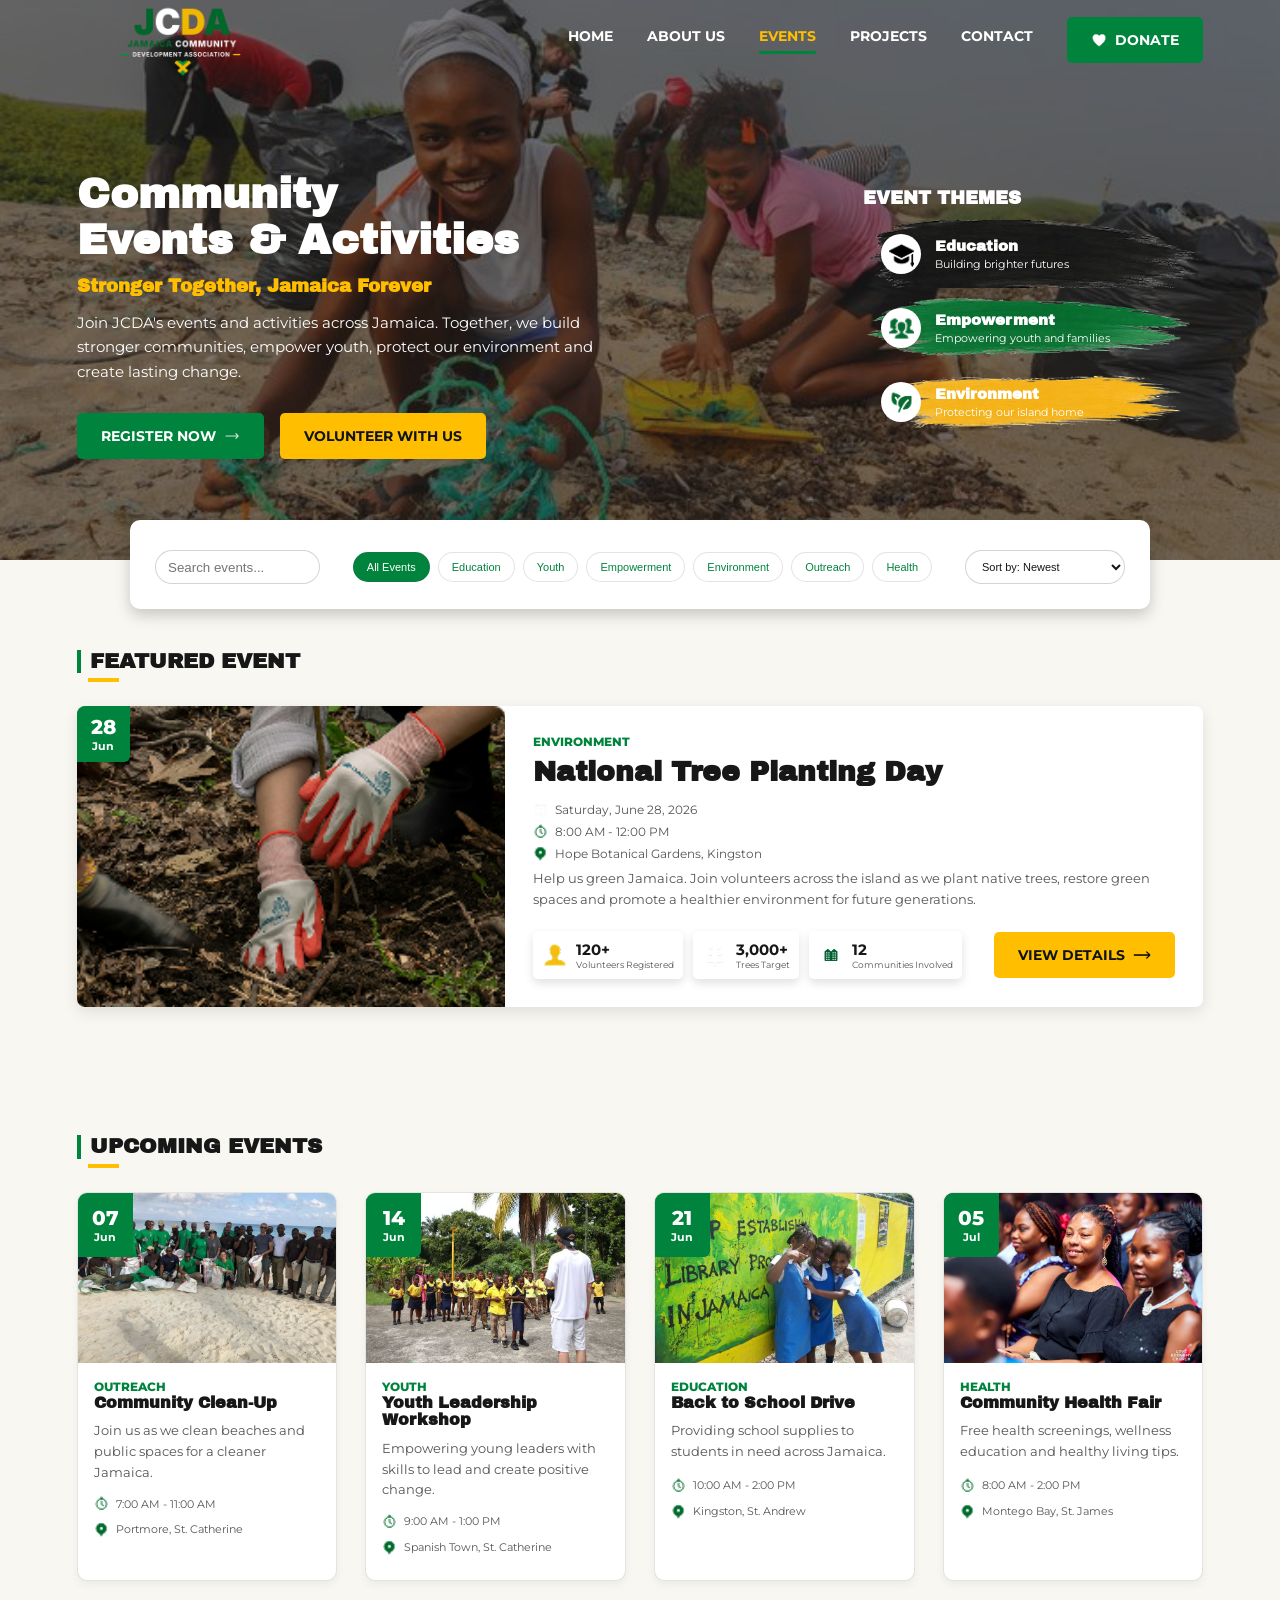
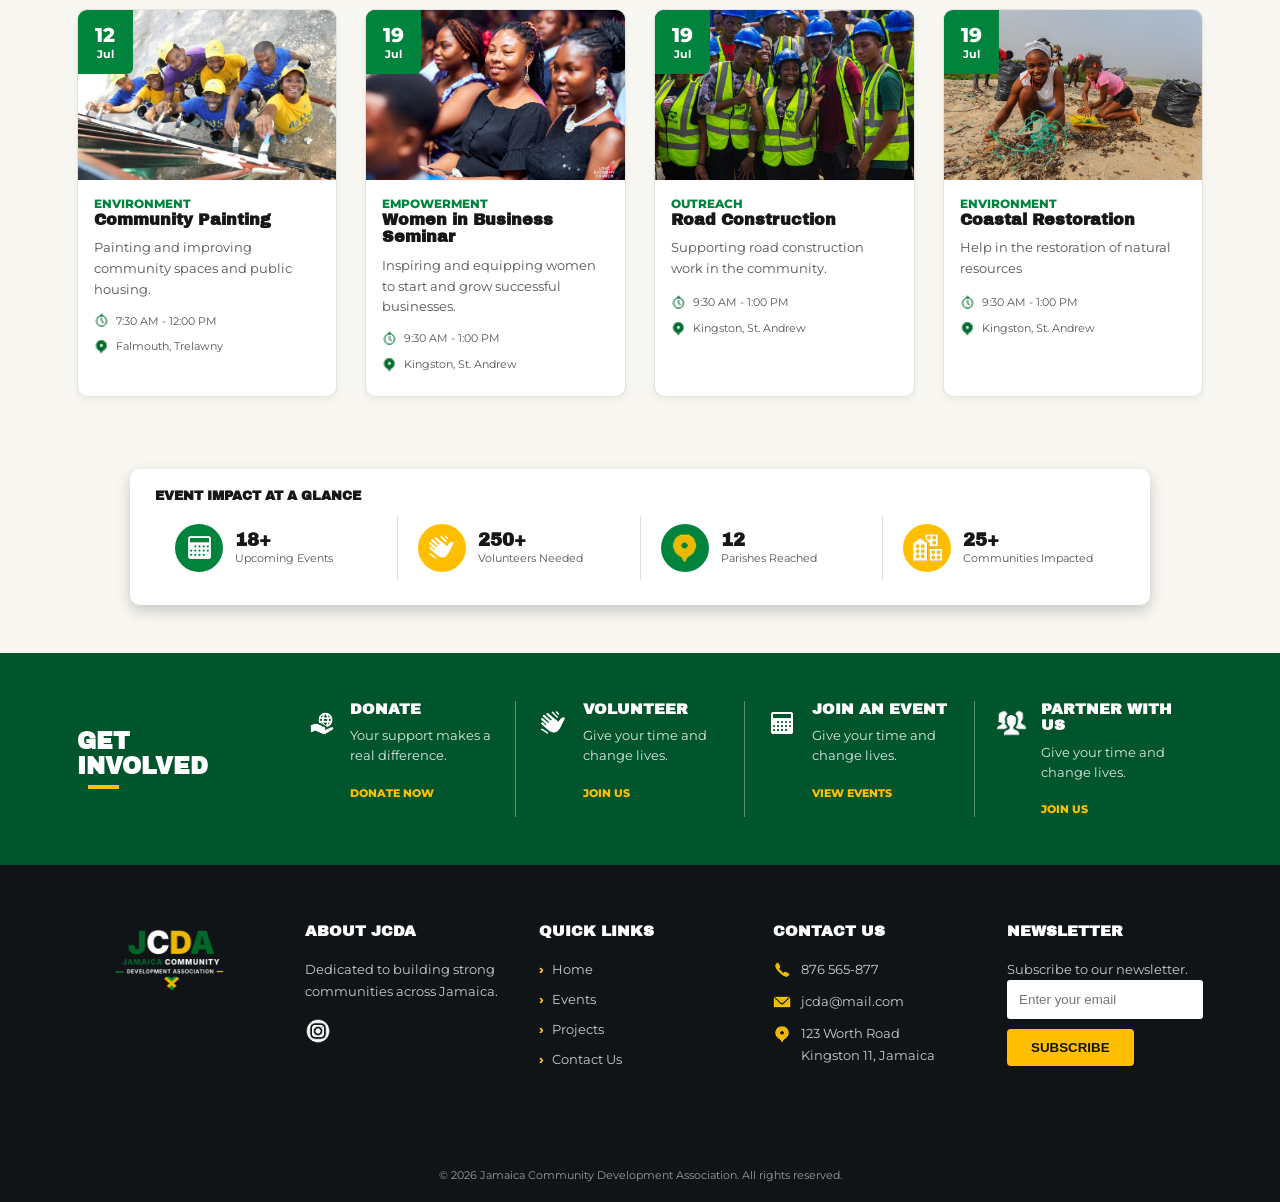
==== commit b6246657: "Improve JCDA website consistency and contrast" ====
--- a/events.html
+++ b/events.html
@@ -8,6 +8,7 @@
         content="Explore upcoming community events hosted by the Jamaica Community Development Association.">
     <title>Events | JCDA</title>
     <link rel="stylesheet" href="css/style.css">
+    <link rel="icon" href="images/jcda-logo.png" type="image/png">
 </head>
 
 <body class="events-page">
@@ -76,7 +77,7 @@
                     <h2>Featured Event</h2>
                     <div class="heading-underline"></div>
                 </div>
-                <article class="featured-event-card" data-category="environment">
+                <article class="featured-event-card" data-category="environment" data-date="2026-06-28">
                     <div class="featured-event-image"><img src="images/community-tree-planting.png"
                             alt="Tree planting volunteers">
                         <div class="featured-event-date"><span>28</span><small>Jun</small></div>
@@ -124,17 +125,17 @@
         <section class="event-filter-section">
             <div class="section-content event-filter-content">
                 <div class="event-search"><label for="event-search" class="screen-filter">Search events</label><input
-                        type="search" id="event-search" placeholder="Search events..."></div>
+                        type="search" id="event-search" name="event-search" placeholder="Search events..."></div>
                 <div class="event-filter-list">
                     <button type="button" class="filter-btn active" data-category="all">All Events</button>
                     <button type="button" class="filter-btn" data-category="education">Education</button>
                     <button type="button" class="filter-btn" data-category="youth">Youth</button>
+                    <button type="button" class="filter-btn" data-category="empowerment">Empowerment</button>
                     <button type="button" class="filter-btn" data-category="environment">Environment</button>
                     <button type="button" class="filter-btn" data-category="outreach">Outreach</button>
                     <button type="button" class="filter-btn" data-category="health">Health</button>
                 </div>
-                <div class="event-sort"><label for="event-sort" class="screen-filter"">Sort events</label><select id="
-                        event-sort">
+                <div class="event-sort"><label for="event-sort" class="screen-filter">Sort events</label><select id="event-sort" name="event-sort">
                         <option value="newest">Sort by: Newest</option>
                         <option value="oldest">Sort by: Oldest</option>
                         <option value="title">Sort by: Title</option></select></div>
@@ -148,7 +149,7 @@
                     <div class="heading-underline"></div>
                 </div>
                 <div class="upcoming-event-list">
-                    <article class="upcoming-event-card" data-category="outreach">
+                    <article class="upcoming-event-card" data-category="outreach" data-date="2026-06-07">
                         <div class="upcoming-event-image"><img src="images/beach-cleanup-jm.jpg"
                                 alt="Beach cleanup volunteers">
                             <div class="event-date"><span>07</span><small>Jun</small></div>
@@ -164,7 +165,7 @@
                                 Catherine</p>
                         </div>
                     </article>
-                    <article class="upcoming-event-card" data-category="youth">
+                    <article class="upcoming-event-card" data-category="youth" data-date="2026-06-14">
                         <div class="upcoming-event-image"><img src="images/sports-development.jpg"
                                 alt="Youth sports development">
                             <div class="event-date"><span>14</span><small>Jun</small></div>
@@ -179,7 +180,7 @@
                                 Catherine</p>
                         </div>
                     </article>
-                    <article class="upcoming-event-card" data-category="education">
+                    <article class="upcoming-event-card" data-category="education" data-date="2026-06-21">
                         <div class="upcoming-event-image"><img src="images/school-library.jpg"
                                 alt="School library project">
                             <div class="event-date"><span>21</span><small>Jun</small></div>
@@ -195,7 +196,7 @@
                             </p>
                         </div>
                     </article>
-                    <article class="upcoming-event-card" data-category="health">
+                    <article class="upcoming-event-card" data-category="health" data-date="2026-07-05">
                         <div class="upcoming-event-image"><img src="images/women-event.jpg"
                                 alt="Community event attendees">
                             <div class="event-date"><span>05</span><small>Jul</small></div>
@@ -210,7 +211,7 @@
                                 James</p>
                         </div>
                     </article>
-                    <article class="upcoming-event-card" data-category="environment">
+                    <article class="upcoming-event-card" data-category="environment" data-date="2026-07-12">
                         <div class="upcoming-event-image"><img src="images/community-painting.jpg"
                                 alt="Community painting volunteers">
                             <div class="event-date"><span>12</span><small>Jul</small></div>
@@ -218,7 +219,7 @@
                         <div class="upcoming-event-content">
                             <p class="event-category">Environment</p>
                             <h3>Community Painting</h3>
-                            <p class="event-description">Painting improvish communities and public housing
+                            <p class="event-description">Painting and improving community spaces and public housing.
                             </p>
                             <p class="event-time"><img src="images/icons/Pocket Watch.png" alt=""> 7:30 AM - 12:00 PM
                             </p>
@@ -226,7 +227,7 @@
                             </p>
                         </div>
                     </article>
-                    <article class="upcoming-event-card" data-category="youth">
+                    <article class="upcoming-event-card" data-category="empowerment" data-date="2026-07-19">
                         <div class="upcoming-event-image"><img src="images/women-event.jpg"
                                 alt="Women at a community event">
                             <div class="event-date"><span>19</span><small>Jul</small></div>
@@ -241,7 +242,7 @@
                             </p>
                         </div>
                     </article>
-                    <article class="upcoming-event-card" data-category="youth">
+                    <article class="upcoming-event-card" data-category="outreach" data-date="2026-07-19">
                         <div class="upcoming-event-image"><img src="images/youth-training.jpg"
                                 alt="Youth construction training">
                             <div class="event-date"><span>19</span><small>Jul</small></div>
@@ -249,13 +250,13 @@
                         <div class="upcoming-event-content">
                             <p class="event-category">Outreach</p>
                             <h3>Road Construction</h3>
-                            <p class="event-description"> Asisting in Labouring of Road construction</p>
+                            <p class="event-description">Supporting road construction work in the community.</p>
                             <p class="event-time"><img src="images/icons/Pocket Watch.png" alt=""> 9:30 AM - 1:00 PM</p>
                             <p class="event-location"><img src="images/icons/Location.png" alt=""> Kingston, St. Andrew
                             </p>
                         </div>
                     </article>
-                    <article class="upcoming-event-card" data-category="youth">
+                    <article class="upcoming-event-card" data-category="environment" data-date="2026-07-19">
                         <div class="upcoming-event-image"><img src="images/coastal-cleanup.jpg"
                                 alt="Coastal cleanup volunteers">
                             <div class="event-date"><span>19</span><small>Jul</small></div>
@@ -270,8 +271,6 @@
                         </div>
                     </article>
                 </div>
-                <div class="event-list-btn"><a href="#upcoming-events" class="outline-btn">View All Events <img
-                            src="images/icons/Right Arrow_green.png" alt=""></a></div>
             </div>
         </section>
 
@@ -302,7 +301,7 @@
                         </div>
                     </article>
                     <article class="event-impact-items">
-                        <div class="impact-icon gold-icon-color"><img src="images/icons/communities-reached-icon.png"
+                        <div class="impact-icon gold-icon-color"><img src="images/icons/Downtown_white.png"
                                 alt=""></div>
                         <div>
                             <h3>25+</h3>
@@ -364,9 +363,8 @@
             <div class="footer-items">
                 <h2>About JCDA</h2>
                 <p>Dedicated to building strong communities across Jamaica.</p>
-                <div class="social-links"><a href="https://www.facebook.com/" target="_blank"
-                        rel="noopener noreferrer"><img src="images/icons/Facebook.png" alt="Facebook"></a><a
-                        href="https://www.instagram.com/" target="_blank" rel="noopener noreferrer"><img
+                <div class="social-links"><a
+                        href="https://www.instagram.com/jcda_project/" target="_blank" rel="noopener noreferrer" aria-label="JCDA Instagram page"><img
                             src="images/icons/Instagram Circle.png" alt="Instagram"></a></div>
             </div>
             <div class="footer-items">
@@ -392,8 +390,8 @@
                 <h2>Newsletter</h2>
                 <p>Subscribe to our newsletter.</p>
                 <form class="newsletter-form"><label for="newsletter-email" class="screen-filter">Email
-                        address</label><input type="email" id="newsletter-email" placeholder="Enter your email"
-                        required><button type="submit" class="subscribe-btn">Subscribe</button></form>
+                        address</label><input type="email" id="newsletter-email" name="newsletter-email" placeholder="Enter your email"
+                        required><button type="submit" class="subscribe-btn">Subscribe</button><p class="form-feedback" aria-live="polite"></p></form>
             </div>
         </div>
         <div class="footer-bottom">
@@ -403,4 +401,4 @@
     <script src="js/script.js"></script>
 </body>
 
-</html>+</html>
--- a/css/style.css
+++ b/css/style.css
@@ -2106,4 +2106,466 @@
     .event-theme-content {
         padding-bottom: 30px;
     }
+}
+
+/* shared keyboard and form feedback styles */
+a:focus-visible,
+button:focus-visible,
+input:focus-visible,
+select:focus-visible,
+textarea:focus-visible {
+    outline: 3px solid var(--gold);
+    outline-offset: 3px;
+}
+
+.form-feedback {
+    min-height: 18px;
+    font-size: 12px;
+}
+
+.form-feedback.success {
+    color: var(--green-light);
+}
+
+.form-feedback.error {
+    color: #b42318;
+}
+
+/* about page styles */
+.about-header-bg {
+    min-height: 470px;
+    background-image: url('../images/event_header_bg.jpg');
+    background-position: center;
+}
+
+.about-header-bg .hero-content {
+    min-height: 470px;
+}
+
+.about-hero {
+    width: 52%;
+    padding: 105px 0 60px;
+    color: var(--white);
+}
+
+.about-hero h1 {
+    margin: 10px 0 15px;
+    font-size: 42px;
+}
+
+.about-hero>p:last-child {
+    max-width: 570px;
+    color: rgba(255, 255, 255, 0.9);
+    font-size: 16px;
+    line-height: 1.65;
+}
+
+.about-intro-section,
+.about-values-section,
+.about-achievements-section {
+    padding: 70px 0;
+}
+
+.about-intro-grid,
+.about-purpose-grid {
+    display: grid;
+    grid-template-columns: repeat(2, 1fr);
+    gap: 42px;
+    align-items: center;
+}
+
+.about-intro-image img {
+    width: 100%;
+    height: 340px;
+    object-fit: cover;
+    border-radius: 10px;
+    box-shadow: 0 8px 18px rgba(0, 0, 0, 0.14);
+}
+
+.about-intro-content>p,
+.about-purpose-card p,
+.about-value-card p,
+.about-cta-content p {
+    color: var(--text-muted);
+    font-size: 14px;
+    line-height: 1.7;
+    margin-bottom: 16px;
+}
+
+.about-intro-content .btn {
+    margin-top: 10px;
+}
+
+.about-purpose-section {
+    padding: 0 0 70px;
+}
+
+.about-purpose-card {
+    padding: 32px;
+    background-color: var(--white);
+    border-radius: 10px;
+    box-shadow: 0 5px 14px rgba(0, 0, 0, 0.08);
+}
+
+.about-purpose-card h2,
+.about-value-card h3 {
+    color: var(--text-dark);
+    margin: 18px 0 10px;
+    font-size: 22px;
+}
+
+.about-values-section {
+    background-color: var(--white);
+}
+
+.about-values-list {
+    display: flex;
+    gap: 28px;
+}
+
+.about-value-card {
+    flex: 1 1 0;
+    padding: 25px;
+}
+
+.about-value-card h3 {
+    font-size: 18px;
+}
+
+.about-achievements-section .impact-content {
+    width: 100%;
+}
+
+.about-cta-section {
+    padding: 42px 0;
+    background-color: #fff4cf;
+}
+
+.about-cta-content {
+    display: flex;
+    align-items: center;
+    justify-content: space-between;
+    gap: 25px;
+}
+
+.about-cta-content h2 {
+    color: var(--text-dark);
+    font-size: 25px;
+    margin-bottom: 8px;
+}
+
+.about-cta-content p {
+    margin-bottom: 0;
+}
+
+@media (max-width: 768px) {
+
+    .about-header-bg,
+    .about-header-bg .hero-content {
+        min-height: 520px;
+    }
+
+    .about-hero {
+        width: 100%;
+        padding-top: 85px;
+        text-align: center;
+    }
+
+    .about-hero h1 {
+        font-size: 34px;
+    }
+
+    .about-intro-grid,
+    .about-purpose-grid {
+        grid-template-columns: 1fr;
+    }
+
+    .about-values-list {
+        flex-direction: column;
+    }
+
+    .about-cta-content {
+        align-items: flex-start;
+        flex-direction: column;
+    }
+}
+
+@media (max-width: 520px) {
+
+    .about-intro-section,
+    .about-values-section,
+    .about-achievements-section {
+        padding: 48px 0;
+    }
+
+    .about-intro-image img {
+        height: 250px;
+    }
+
+    .about-purpose-card,
+    .about-value-card {
+        padding: 22px;
+    }
+}
+
+/* contact page styles */
+.contact-header-bg {
+    min-height: 430px;
+    background-image: url('../images/home_banner_img.png');
+    background-position: center;
+}
+
+.contact-header-bg .hero-content {
+    min-height: 430px;
+}
+
+.contact-hero {
+    width: 55%;
+    padding: 110px 0 60px;
+    color: var(--white);
+}
+
+.contact-hero h1 {
+    margin: 10px 0 15px;
+    font-size: 44px;
+}
+
+.contact-hero>p:last-child {
+    max-width: 520px;
+    color: rgba(255, 255, 255, 0.9);
+    font-size: 16px;
+    line-height: 1.65;
+}
+
+.contact-section {
+    padding: 70px 0;
+}
+
+.contact-grid {
+    display: grid;
+    grid-template-columns: 0.85fr 1.15fr;
+    gap: 48px;
+    align-items: start;
+}
+
+.contact-information>p {
+    color: var(--text-muted);
+    font-size: 14px;
+    line-height: 1.7;
+    margin-bottom: 28px;
+}
+
+.contact-page-list {
+    display: flex;
+    flex-direction: column;
+    gap: 18px;
+    color: var(--text-muted);
+    font-style: normal;
+}
+
+.contact-page-list p {
+    display: flex;
+    gap: 14px;
+    line-height: 1.65;
+}
+
+.contact-page-list img {
+    width: 25px;
+    height: 25px;
+    flex: 0 0 25px;
+    object-fit: contain;
+}
+
+.contact-page-list span {
+    display: flex;
+    flex-direction: column;
+    font-size: 14px;
+}
+
+.contact-page-list strong {
+    color: var(--text-dark);
+    font-size: 13px;
+    text-transform: uppercase;
+}
+
+.contact-page-list a {
+    color: var(--primary-green);
+}
+
+.contact-note {
+    margin-top: 34px;
+    padding: 20px;
+    border-left: 4px solid var(--gold);
+    background-color: #fff4cf;
+}
+
+.contact-note h3 {
+    color: var(--text-dark);
+    font-size: 16px;
+    margin-bottom: 7px;
+}
+
+.contact-note p {
+    color: var(--text-muted);
+    font-size: 13px;
+}
+
+.contact-form {
+    padding: 32px;
+    background-color: var(--white);
+    border-radius: 10px;
+    box-shadow: 0 6px 18px rgba(0, 0, 0, 0.12);
+}
+
+.contact-form h2 {
+    color: var(--text-dark);
+    font-size: 25px;
+    margin-bottom: 8px;
+}
+
+.contact-form-intro {
+    color: var(--text-muted);
+    font-size: 13px;
+    line-height: 1.6;
+    margin-bottom: 22px;
+}
+
+.contact-form-row {
+    display: grid;
+    grid-template-columns: repeat(2, 1fr);
+    gap: 18px;
+}
+
+.form-field {
+    margin-bottom: 18px;
+}
+
+.form-field label {
+    display: block;
+    color: var(--text-dark);
+    font-size: 13px;
+    font-weight: 700;
+    margin-bottom: 7px;
+}
+
+.form-field input,
+.form-field textarea {
+    width: 100%;
+    padding: 12px 13px;
+    color: var(--text-dark);
+    background-color: #fbfbf8;
+    border: 1px solid rgba(85, 85, 85, 0.25);
+    border-radius: 4px;
+    font: inherit;
+    resize: vertical;
+}
+
+.form-field input:focus,
+.form-field textarea:focus {
+    border-color: var(--primary-green);
+    outline: none;
+}
+
+.form-field.invalid input,
+.form-field.invalid textarea {
+    border-color: #b42318;
+}
+
+.field-error {
+    min-height: 17px;
+    color: #b42318;
+    font-size: 11px;
+    margin-top: 4px;
+}
+
+.contact-form-feedback {
+    min-height: 20px;
+    color: var(--primary-green);
+    font-size: 13px;
+    font-weight: 700;
+    margin-top: 14px;
+}
+
+.contact-form-feedback.error {
+    color: #b42318;
+}
+
+.contact-help-section {
+    padding: 0 0 72px;
+}
+
+.contact-help-grid {
+    display: flex;
+    gap: 28px;
+}
+
+.contact-help-card {
+    flex: 1 1 0;
+    padding: 26px;
+}
+
+.contact-help-card h2 {
+    color: var(--text-dark);
+    font-size: 18px;
+    margin: 18px 0 10px;
+}
+
+.contact-help-card p {
+    color: var(--text-muted);
+    font-size: 13px;
+    line-height: 1.6;
+}
+
+@media (max-width: 768px) {
+
+    .contact-header-bg,
+    .contact-header-bg .hero-content {
+        min-height: 480px;
+    }
+
+    .contact-hero {
+        width: 100%;
+        padding-top: 95px;
+        text-align: center;
+    }
+
+    .contact-hero h1 {
+        font-size: 36px;
+    }
+
+    .contact-grid {
+        grid-template-columns: 1fr;
+        gap: 38px;
+    }
+
+    .contact-help-grid {
+        flex-direction: column;
+    }
+}
+
+@media (max-width: 520px) {
+    .contact-section {
+        padding: 48px 0;
+    }
+
+    .contact-form {
+        padding: 22px 18px;
+    }
+
+    .contact-form-row {
+        grid-template-columns: 1fr;
+        gap: 0;
+    }
+}
+
+@media (prefers-reduced-motion: reduce) {
+
+    *,
+    *::before,
+    *::after {
+        scroll-behavior: auto !important;
+        transition-duration: 0.01ms !important;
+        animation-duration: 0.01ms !important;
+        animation-iteration-count: 1 !important;
+    }
 }
